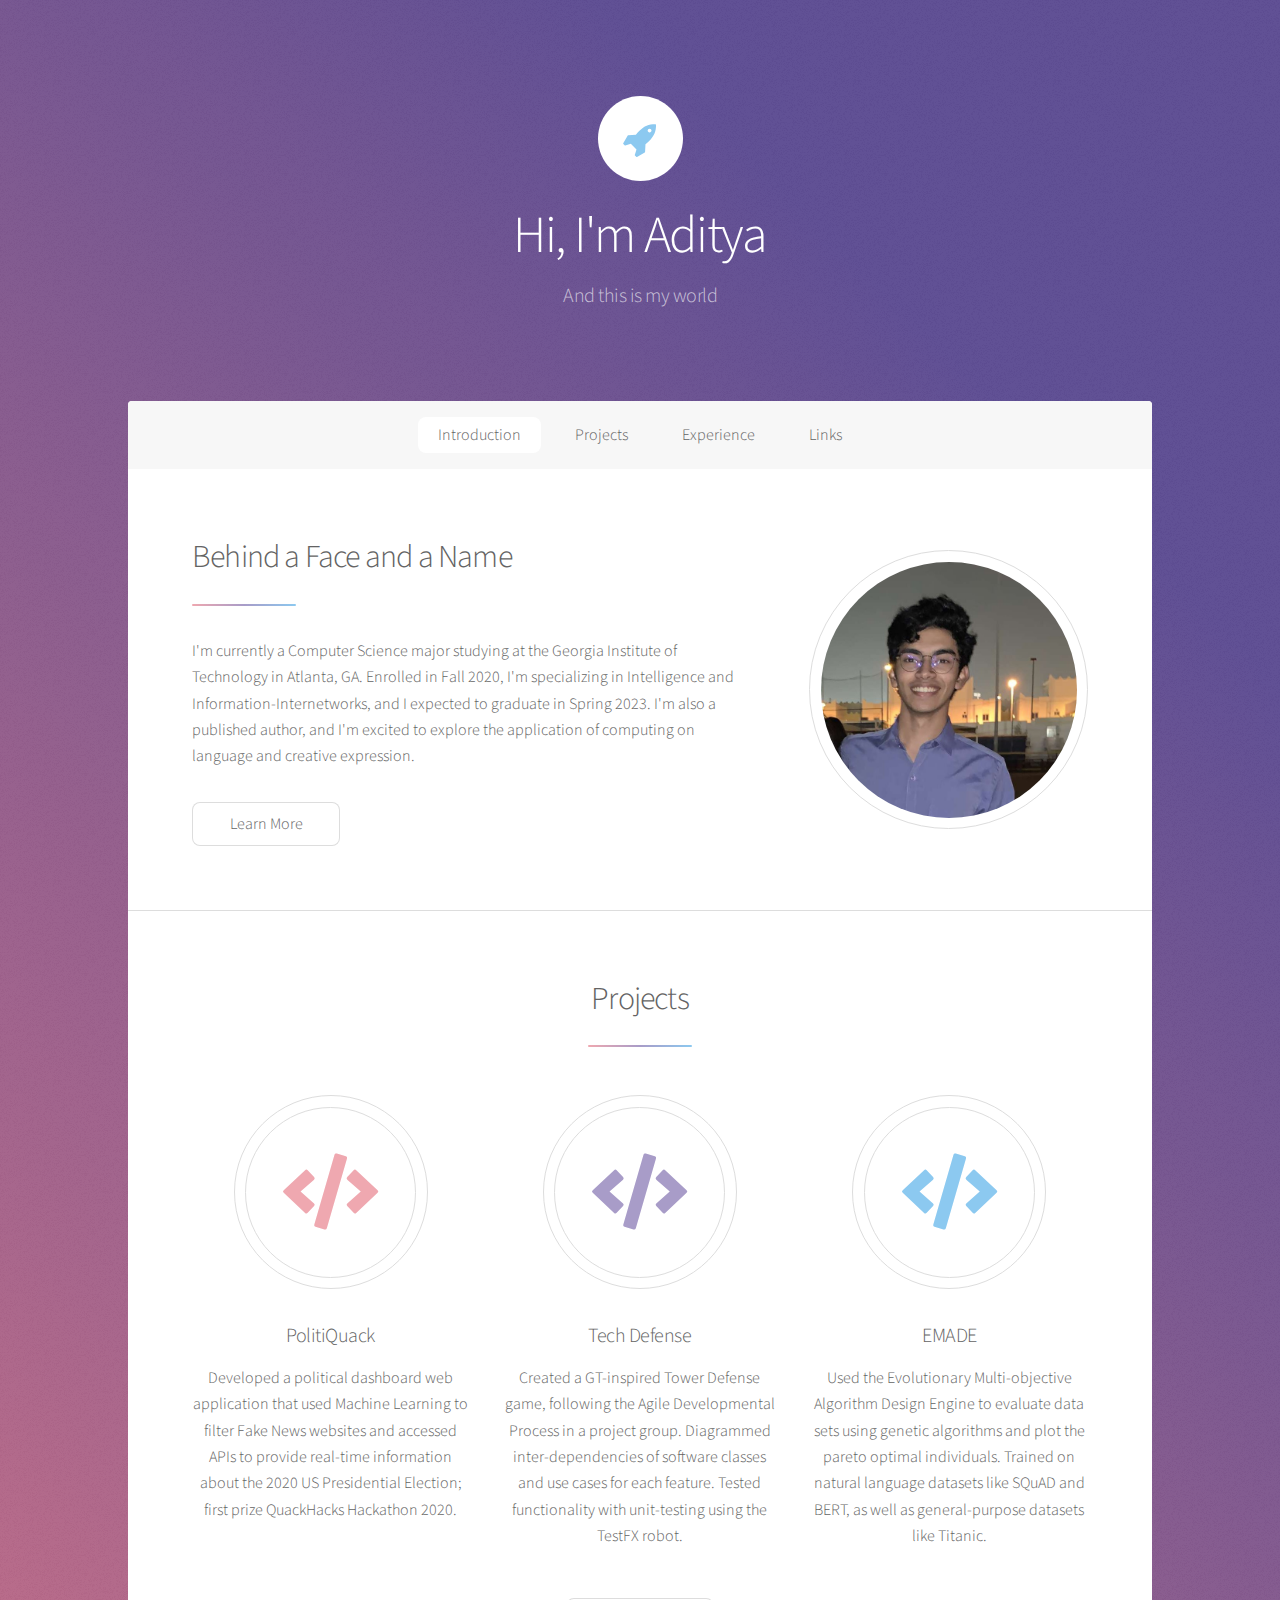
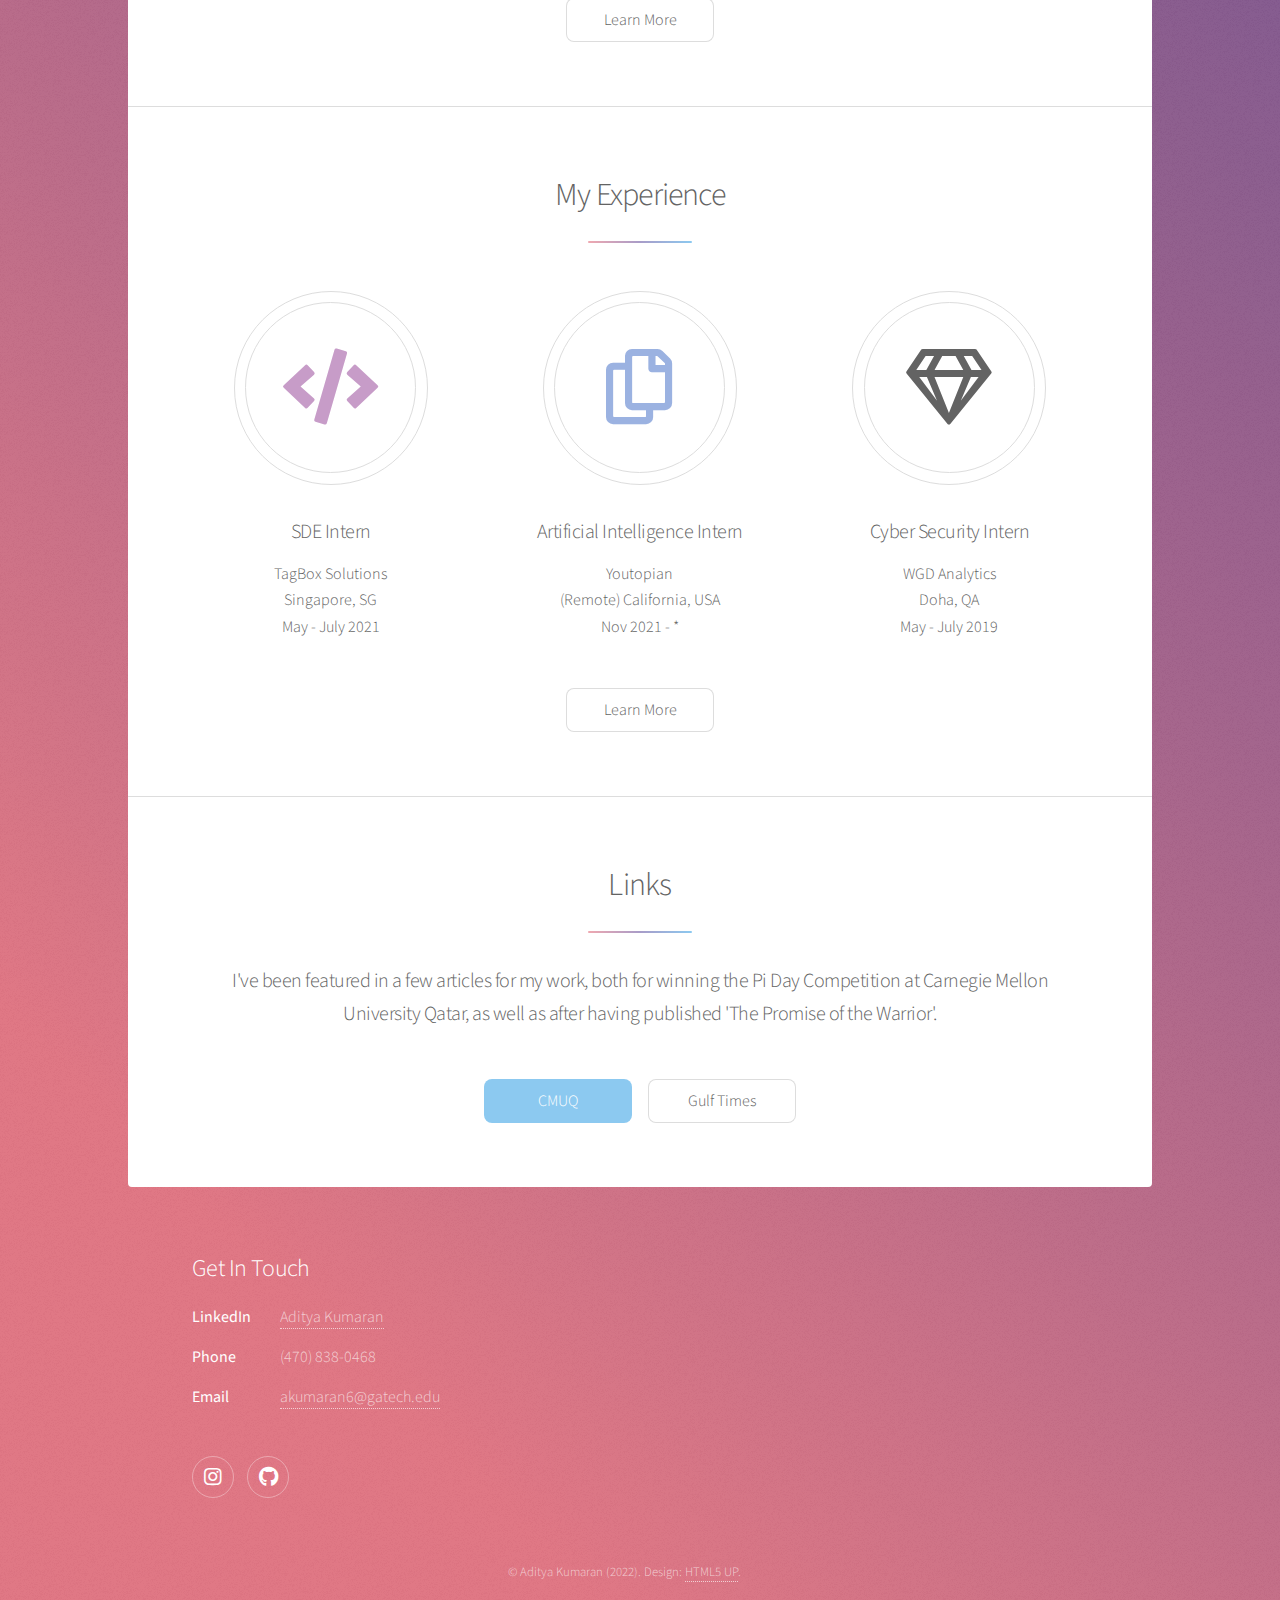
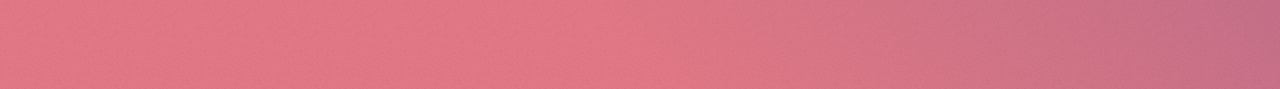
==== index.html @ 630dfd22 "Updated projects and experience" ====
<!DOCTYPE HTML>
<!--
	Stellar by HTML5 UP
	html5up.net | @ajlkn
	Free for personal and commercial use under the CCA 3.0 license (html5up.net/license)
	Thaaank you
-->
<html>
	<head>
		<title>Aditya Kumaran - Home</title>
		<meta charset="utf-8" />
		<meta name="viewport" content="width=device-width, initial-scale=1, user-scalable=no" />
		<link rel="stylesheet" href="assets/css/main.css" />
		<noscript><link rel="stylesheet" href="assets/css/noscript.css" /></noscript>
	</head>
	<body class="is-preload">

		<!-- Wrapper -->
			<div id="wrapper">

				<!-- Header -->
					<header id="header" class="alt">
						<span class="logo"><img src="images/logo.svg" alt="" /></span>
						<h1>Hi, I'm Aditya</h1>
						<p>And this is my world</p>
					</header>

				<!-- Nav -->
					<nav id="nav">
						<ul>
							<li><a href="#intro" class="active">Introduction</a></li>
							<li><a href="#first">Projects</a></li>
							<li><a href="#second">Experience</a></li>
							<li><a href="#cta">Links</a></li>
						</ul>
					</nav>

				<!-- Main -->
					<div id="main">

						<!-- Introduction -->
							<section id="intro" class="main">
								<div class="spotlight">
									<div class="content">
										<header class="major">
											<h2>Behind a Face and a Name</h2>
										</header>
										<p> I'm currently a Computer Science major studying at the Georgia Institute of Technology in Atlanta, GA. Enrolled in Fall 2020, I'm specializing in Intelligence and 
										Information-Internetworks, and I expected to graduate in Spring 2023. I'm also a published author, and I'm excited to explore the application of computing on 
										language and creative expression.</p>
										<ul class="actions">
											<li><a href="about.html" class="button">Learn More</a></li>
										</ul>
									</div>
									<span class="image"><img src="images/me.jpg" alt="" /></span>
								</div>
							</section>

						<!-- First Section -->
							<section id="first" class="main special">
								<header class="major">
									<h2>Projects</h2>
								</header>
								<ul class="features">
									<li>
										<span class="icon solid major style1 fa-code"></span>
										<h3>PolitiQuack</h3>
										<p>Developed a political dashboard web application that used Machine Learning to filter Fake News websites and accessed APIs to provide real-time information about the 2020 US Presidential Election;
										first prize QuackHacks Hackathon 2020.</p>
									</li>
									<li>
										<span class="icon solid major style3 fa-code"></span>
										<h3>Tech Defense</h3>
										<p>Created a GT-inspired Tower Defense game, following the Agile Developmental Process in a project group. 
										Diagrammed inter-dependencies of software classes and use cases for each feature. 
										Tested functionality with unit-testing using the TestFX robot.</p>
									</li>
									<li>
										<span class="icon solid major style5 fa-code"></span>
										<h3>EMADE</h3>
										<p>Used the Evolutionary Multi-objective Algorithm Design Engine to evaluate data sets using genetic algorithms and plot the pareto optimal individuals. 
										Trained on natural language datasets like SQuAD and BERT, as well as general-purpose datasets like Titanic.</p>
									</li>
								</ul>
								<footer class="major">
									<ul class="actions special">
										<li><a href="projects.html" class="button">Learn More</a></li>
									</ul>
								</footer>
							</section>

						<!-- Second Section -->
							<section id="second" class="main special">
								<header class="major">
									<h2>My Experience</h2>
									<!--
									<p>Donec imperdiet consequat consequat. Suspendisse feugiat congue<br />
									posuere. Nulla massa urna, fermentum eget quam aliquet.</p> -->
								</header>
								<ul class="features">
									<li>
										<!-- <span class="icon solid major style1"> <img src="images/tagbox.jpg" alt="" /> </span> </span> -->
										<span class="icon solid major style2 fa-code"></span>
										<h3>SDE Intern</h3>
										<p> TagBox Solutions<br>
										Singapore, SG<br>
										May - July 2021</p>
									</li>
									<li>
										<!-- <span class="icon major style3"> <img src="images/mannai.jpg" alt="" /> </span> -->
										<span class="icon major style4 fa-copy"></span>
										<h3>Artificial Intelligence Intern</h3>
										Youtopian<br>
										(Remote) California, USA <br>
										Nov 2021 - *</p>
									</li>
									<li>
										<span class="icon major style6 fa-gem"></span>
										<h3>Cyber Security Intern</h3>
										<p> WGD Analytics <br>
										Doha, QA <br>
										May - July 2019</p>
									</li>
								</ul>
								<footer class="major">
									<ul class="actions special">
										<li><a href="experience.html" class="button">Learn More</a></li>
									</ul>
								</footer>

								<!--

									<ul class="statistics">
										<li class="style1">
											<span class="icon solid fa-code-branch"></span>
											<strong>5,120</strong> Etiam
										</li>
										<li class="style2">
											<span class="icon fa-folder-open"></span>
											<strong>8,192</strong> Magna
										</li>
										<li class="style3">
											<span class="icon solid fa-signal"></span>
											<strong>2,048</strong> Tempus
										</li>
										<li class="style4">
											<span class="icon solid fa-laptop"></span>
											<strong>4,096</strong> Aliquam
										</li>
										<li class="style5">
											<span class="icon fa-gem"></span>
											<strong>1,024</strong> Nullam
										</li>
									</ul>

								
								<p class="content">Nam elementum nisl et mi a commodo porttitor. Morbi sit amet nisl eu arcu faucibus hendrerit vel a risus. Nam a orci mi, elementum ac arcu sit amet, fermentum pellentesque et purus. Integer maximus varius lorem, sed convallis diam accumsan sed. Etiam porttitor placerat sapien, sed eleifend a enim pulvinar faucibus semper quis ut arcu. Ut non nisl a mollis est efficitur vestibulum. Integer eget purus nec nulla mattis et accumsan ut magna libero. Morbi auctor iaculis porttitor. Sed ut magna ac risus et hendrerit scelerisque. Praesent eleifend lacus in lectus aliquam porta. Cras eu ornare dui curabitur lacinia.</p>
								<footer class="major">
									<ul class="actions special">
										<li><a href="generic.html" class="button">Learn More</a></li>
									</ul>
								</footer>
								-->
							</section>

						<!-- Get Started -->
							<section id="cta" class="main special">
								<header class="major">
									<h2>Links</h2>
									<p> I've been featured in a few articles for my work, both for winning the Pi Day Competition at Carnegie Mellon University Qatar, as well as 
									after having published 'The Promise of the Warrior'.</p>
								</header>
								<footer class="major">
									<ul class="actions special">
										<li><a href="https://www.qatar.cmu.edu/news/american-school-of-doha-pi-day/" class="button primary">CMUQ</a></li>
										<li><a href="https://amp.gulf-times.com/story/658091/Indian-ambassador-s-son-co-authors-promising-work" class="button">Gulf Times</a></li>
									</ul>
								</footer>
							</section>

					</div>

				<!-- Footer -->
					<footer id="footer">
						
						<section>
							<h2>Get In Touch</h2>
							<dl class="alt">
								<dt>LinkedIn</dt>
								<dd><a href="https://www.linkedin.com/in/aditya-kumaran/">Aditya Kumaran</a></dd>
								<dt>Phone</dt>
								<dd>(470) 838-0468</dd>
								<dt>Email</dt>
								<dd><a href="#">akumaran6@gatech.edu</a></dd>
							</dl>
							<ul class="icons">
								<!-- <li><a href="#" class="icon brands fa-twitter alt"><span class="label">Twitter</span></a></li>
								<li><a href="#" class="icon brands fa-facebook-f alt"><span class="label">Facebook</span></a></li> -->
								<li><a href="https://www.instagram.com/adityakumaran/" class="icon brands fa-instagram alt"><span class="label">Instagram</span></a></li>
								<li><a href="https://github.com/aditya-kumaran" class="icon brands fa-github alt"><span class="label">GitHub</span></a></li>
							</ul>
						</section>
						<p class="copyright">&copy; Aditya Kumaran (2022). Design: <a href="https://html5up.net">HTML5 UP</a>.</p>
					</footer>

			</div>

		<!-- Scripts -->
			<script src="assets/js/jquery.min.js"></script>
			<script src="assets/js/jquery.scrollex.min.js"></script>
			<script src="assets/js/jquery.scrolly.min.js"></script>
			<script src="assets/js/browser.min.js"></script>
			<script src="assets/js/breakpoints.min.js"></script>
			<script src="assets/js/util.js"></script>
			<script src="assets/js/main.js"></script>

	</body>
</html>
---- assets/css/main.css ----
@import url(fontawesome-all.min.css);
@import 'https://fonts.googleapis.com/css?family=Source+Sans+Pro:300,400';

/*
	Stellar by HTML5 UP
	html5up.net | @ajlkn
	Free for personal and commercial use under the CCA 3.0 license (html5up.net/license)
*/

html, body, div, span, applet, object,
iframe, h1, h2, h3, h4, h5, h6, p, blockquote,
pre, a, abbr, acronym, address, big, cite,
code, del, dfn, em, img, ins, kbd, q, s, samp,
small, strike, strong, sub, sup, tt, var, b,
u, i, center, dl, dt, dd, ol, ul, li, fieldset,
form, label, legend, table, caption, tbody,
tfoot, thead, tr, th, td, article, aside,
canvas, details, embed, figure, figcaption,
footer, header, hgroup, menu, nav, output, ruby,
section, summary, time, mark, audio, video {
	margin: 0;
	padding: 0;
	border: 0;
	font-size: 100%;
	font: inherit;
	vertical-align: baseline;}

article, aside, details, figcaption, figure,
footer, header, hgroup, menu, nav, section {
	display: block;}

body {
	line-height: 1;
}

ol, ul {
	list-style: none;
}

blockquote, q {
	quotes: none;
}

	blockquote:before, blockquote:after, q:before, q:after {
		content: '';
		content: none;
	}

table {
	border-collapse: collapse;
	border-spacing: 0;
}

body {
	-webkit-text-size-adjust: none;
}

mark {
	background-color: transparent;
	color: inherit;
}

input::-moz-focus-inner {
	border: 0;
	padding: 0;
}

input, select, textarea {
	-moz-appearance: none;
	-webkit-appearance: none;
	-ms-appearance: none;
	appearance: none;
}

/* Basic */

	@-ms-viewport {
		width: device-width;
	}

	body {
		-ms-overflow-style: scrollbar;
	}

	@media screen and (max-width: 480px) {

		html, body {
			min-width: 320px;
		}

	}

	html {
		box-sizing: border-box;
	}

	*, *:before, *:after {
		box-sizing: inherit;
	}

	body {
		background-color: #935d8c;
		background-image: url("images/overlay.png"), -moz-linear-gradient(45deg, #e37682 15%, #5f4d93 85%);
		background-image: url("images/overlay.png"), -webkit-linear-gradient(45deg, #e37682 15%, #5f4d93 85%);
		background-image: url("images/overlay.png"), -ms-linear-gradient(45deg, #e37682 15%, #5f4d93 85%);
		background-image: url("images/overlay.png"), linear-gradient(45deg, #e37682 15%, #5f4d93 85%);
	}

		body.is-preload *, body.is-preload *:before, body.is-preload *:after {
			-moz-animation: none !important;
			-webkit-animation: none !important;
			-ms-animation: none !important;
			animation: none !important;
			-moz-transition: none !important;
			-webkit-transition: none !important;
			-ms-transition: none !important;
			transition: none !important;
		}

/* Type */

	body {
		background-color: #935d8c;
		color: rgba(255, 255, 255, 0.65);
	}

	body, input, select, textarea {
		font-family: "Source Sans Pro", Helvetica, sans-serif;
		font-size: 17pt;
		font-weight: 300;
		line-height: 1.65;
	}

		@media screen and (max-width: 1680px) {

			body, input, select, textarea {
				font-size: 14pt;
			}

		}

		@media screen and (max-width: 1280px) {

			body, input, select, textarea {
				font-size: 12pt;
			}

		}

		@media screen and (max-width: 360px) {

			body, input, select, textarea {
				font-size: 11pt;
			}

		}

	a {
		-moz-transition: color 0.2s ease, border-bottom 0.2s ease;
		-webkit-transition: color 0.2s ease, border-bottom 0.2s ease;
		-ms-transition: color 0.2s ease, border-bottom 0.2s ease;
		transition: color 0.2s ease, border-bottom 0.2s ease;
		text-decoration: none;
		border-bottom: dotted 1px;
		color: inherit;
	}

		a:hover {
			border-bottom-color: transparent;
		}

	strong, b {
		font-weight: 400;
	}

	em, i {
		font-style: italic;
	}

	p {
		margin: 0 0 2em 0;
	}

		p.content {
			-moz-columns: 20em 2;
			-webkit-columns: 20em 2;
			-ms-columns: 20em 2;
			columns: 20em 2;
			-moz-column-gap: 2em;
			-webkit-column-gap: 2em;
			-ms-column-gap: 2em;
			column-gap: 2em;
			text-align: justify;
		}

	h1, h2, h3, h4, h5, h6 {
		font-weight: 300;
		line-height: 1.5;
		margin: 0 0 0.7em 0;
		letter-spacing: -0.025em;
	}

		h1 a, h2 a, h3 a, h4 a, h5 a, h6 a {
			color: inherit;
			text-decoration: none;
		}

	h1 {
		font-size: 2.5em;
		line-height: 1.2;
	}

	h2 {
		font-size: 1.5em;
	}

	h3 {
		font-size: 1.25em;
	}

	h4 {
		font-size: 1.1em;
	}

	h5 {
		font-size: 0.9em;
	}

	h6 {
		font-size: 0.7em;
	}

	@media screen and (max-width: 736px) {

		h1 {
			font-size: 2em;
		}

	}

	sub {
		font-size: 0.8em;
		position: relative;
		top: 0.5em;
	}

	sup {
		font-size: 0.8em;
		position: relative;
		top: -0.5em;
	}

	blockquote {
		border-left: solid 4px;
		font-style: italic;
		margin: 0 0 2em 0;
		padding: 0.5em 0 0.5em 2em;
	}

	code {
		border-radius: 8px;
		border: solid 1px;
		font-family: "Courier New", monospace;
		font-size: 0.9em;
		margin: 0 0.25em;
		padding: 0.25em 0.65em;
	}

	pre {
		-webkit-overflow-scrolling: touch;
		font-family: "Courier New", monospace;
		font-size: 0.9em;
		margin: 0 0 2em 0;
	}

		pre code {
			display: block;
			line-height: 1.75;
			padding: 1em 1.5em;
			overflow-x: auto;
		}

	hr {
		border: 0;
		border-bottom: solid 1px;
		margin: 2em 0;
	}

		hr.major {
			margin: 3em 0;
		}

	.align-left {
		text-align: left;
	}

	.align-center {
		text-align: center;
	}

	.align-right {
		text-align: right;
	}

	input, select, textarea {
		color: #ffffff;
	}

	a:hover {
		color: #ffffff;
	}

	strong, b {
		color: #ffffff;
	}

	h1, h2, h3, h4, h5, h6 {
		color: #ffffff;
	}

	blockquote {
		border-left-color: rgba(255, 255, 255, 0.35);
	}

	code {
		background: rgba(255, 255, 255, 0.075);
		border-color: rgba(255, 255, 255, 0.35);
	}

	hr {
		border-bottom-color: rgba(255, 255, 255, 0.35);
	}

/* Row */

	.row {
		display: flex;
		flex-wrap: wrap;
		box-sizing: border-box;
		align-items: stretch;
	}

		.row > * {
			box-sizing: border-box;
		}

		.row.gtr-uniform > * > :last-child {
			margin-bottom: 0;
		}

		.row.aln-left {
			justify-content: flex-start;
		}

		.row.aln-center {
			justify-content: center;
		}

		.row.aln-right {
			justify-content: flex-end;
		}

		.row.aln-top {
			align-items: flex-start;
		}

		.row.aln-middle {
			align-items: center;
		}

		.row.aln-bottom {
			align-items: flex-end;
		}

		.row > .imp {
			order: -1;
		}

		.row > .col-1 {
			width: 8.33333%;
		}

		.row > .off-1 {
			margin-left: 8.33333%;
		}

		.row > .col-2 {
			width: 16.66667%;
		}

		.row > .off-2 {
			margin-left: 16.66667%;
		}

		.row > .col-3 {
			width: 25%;
		}

		.row > .off-3 {
			margin-left: 25%;
		}

		.row > .col-4 {
			width: 33.33333%;
		}

		.row > .off-4 {
			margin-left: 33.33333%;
		}

		.row > .col-5 {
			width: 41.66667%;
		}

		.row > .off-5 {
			margin-left: 41.66667%;
		}

		.row > .col-6 {
			width: 50%;
		}

		.row > .off-6 {
			margin-left: 50%;
		}

		.row > .col-7 {
			width: 58.33333%;
		}

		.row > .off-7 {
			margin-left: 58.33333%;
		}

		.row > .col-8 {
			width: 66.66667%;
		}

		.row > .off-8 {
			margin-left: 66.66667%;
		}

		.row > .col-9 {
			width: 75%;
		}

		.row > .off-9 {
			margin-left: 75%;
		}

		.row > .col-10 {
			width: 83.33333%;
		}

		.row > .off-10 {
			margin-left: 83.33333%;
		}

		.row > .col-11 {
			width: 91.66667%;
		}

		.row > .off-11 {
			margin-left: 91.66667%;
		}

		.row > .col-12 {
			width: 100%;
		}

		.row > .off-12 {
			margin-left: 100%;
		}

		.row.gtr-0 {
			margin-top: 0;
			margin-left: 0em;
		}

			.row.gtr-0 > * {
				padding: 0 0 0 0em;
			}

			.row.gtr-0.gtr-uniform {
				margin-top: 0em;
			}

				.row.gtr-0.gtr-uniform > * {
					padding-top: 0em;
				}

		.row.gtr-25 {
			margin-top: 0;
			margin-left: -0.375em;
		}

			.row.gtr-25 > * {
				padding: 0 0 0 0.375em;
			}

			.row.gtr-25.gtr-uniform {
				margin-top: -0.375em;
			}

				.row.gtr-25.gtr-uniform > * {
					padding-top: 0.375em;
				}

		.row.gtr-50 {
			margin-top: 0;
			margin-left: -0.75em;
		}

			.row.gtr-50 > * {
				padding: 0 0 0 0.75em;
			}

			.row.gtr-50.gtr-uniform {
				margin-top: -0.75em;
			}

				.row.gtr-50.gtr-uniform > * {
					padding-top: 0.75em;
				}

		.row {
			margin-top: 0;
			margin-left: -1.5em;
		}

			.row > * {
				padding: 0 0 0 1.5em;
			}

			.row.gtr-uniform {
				margin-top: -1.5em;
			}

				.row.gtr-uniform > * {
					padding-top: 1.5em;
				}

		.row.gtr-150 {
			margin-top: 0;
			margin-left: -2.25em;
		}

			.row.gtr-150 > * {
				padding: 0 0 0 2.25em;
			}

			.row.gtr-150.gtr-uniform {
				margin-top: -2.25em;
			}

				.row.gtr-150.gtr-uniform > * {
					padding-top: 2.25em;
				}

		.row.gtr-200 {
			margin-top: 0;
			margin-left: -3em;
		}

			.row.gtr-200 > * {
				padding: 0 0 0 3em;
			}

			.row.gtr-200.gtr-uniform {
				margin-top: -3em;
			}

				.row.gtr-200.gtr-uniform > * {
					padding-top: 3em;
				}

		@media screen and (max-width: 1680px) {

			.row {
				display: flex;
				flex-wrap: wrap;
				box-sizing: border-box;
				align-items: stretch;
			}

				.row > * {
					box-sizing: border-box;
				}

				.row.gtr-uniform > * > :last-child {
					margin-bottom: 0;
				}

				.row.aln-left {
					justify-content: flex-start;
				}

				.row.aln-center {
					justify-content: center;
				}

				.row.aln-right {
					justify-content: flex-end;
				}

				.row.aln-top {
					align-items: flex-start;
				}

				.row.aln-middle {
					align-items: center;
				}

				.row.aln-bottom {
					align-items: flex-end;
				}

				.row > .imp-xlarge {
					order: -1;
				}

				.row > .col-1-xlarge {
					width: 8.33333%;
				}

				.row > .off-1-xlarge {
					margin-left: 8.33333%;
				}

				.row > .col-2-xlarge {
					width: 16.66667%;
				}

				.row > .off-2-xlarge {
					margin-left: 16.66667%;
				}

				.row > .col-3-xlarge {
					width: 25%;
				}

				.row > .off-3-xlarge {
					margin-left: 25%;
				}

				.row > .col-4-xlarge {
					width: 33.33333%;
				}

				.row > .off-4-xlarge {
					margin-left: 33.33333%;
				}

				.row > .col-5-xlarge {
					width: 41.66667%;
				}

				.row > .off-5-xlarge {
					margin-left: 41.66667%;
				}

				.row > .col-6-xlarge {
					width: 50%;
				}

				.row > .off-6-xlarge {
					margin-left: 50%;
				}

				.row > .col-7-xlarge {
					width: 58.33333%;
				}

				.row > .off-7-xlarge {
					margin-left: 58.33333%;
				}

				.row > .col-8-xlarge {
					width: 66.66667%;
				}

				.row > .off-8-xlarge {
					margin-left: 66.66667%;
				}

				.row > .col-9-xlarge {
					width: 75%;
				}

				.row > .off-9-xlarge {
					margin-left: 75%;
				}

				.row > .col-10-xlarge {
					width: 83.33333%;
				}

				.row > .off-10-xlarge {
					margin-left: 83.33333%;
				}

				.row > .col-11-xlarge {
					width: 91.66667%;
				}

				.row > .off-11-xlarge {
					margin-left: 91.66667%;
				}

				.row > .col-12-xlarge {
					width: 100%;
				}

				.row > .off-12-xlarge {
					margin-left: 100%;
				}

				.row.gtr-0 {
					margin-top: 0;
					margin-left: 0em;
				}

					.row.gtr-0 > * {
						padding: 0 0 0 0em;
					}

					.row.gtr-0.gtr-uniform {
						margin-top: 0em;
					}

						.row.gtr-0.gtr-uniform > * {
							padding-top: 0em;
						}

				.row.gtr-25 {
					margin-top: 0;
					margin-left: -0.375em;
				}

					.row.gtr-25 > * {
						padding: 0 0 0 0.375em;
					}

					.row.gtr-25.gtr-uniform {
						margin-top: -0.375em;
					}

						.row.gtr-25.gtr-uniform > * {
							padding-top: 0.375em;
						}

				.row.gtr-50 {
					margin-top: 0;
					margin-left: -0.75em;
				}

					.row.gtr-50 > * {
						padding: 0 0 0 0.75em;
					}

					.row.gtr-50.gtr-uniform {
						margin-top: -0.75em;
					}

						.row.gtr-50.gtr-uniform > * {
							padding-top: 0.75em;
						}

				.row {
					margin-top: 0;
					margin-left: -1.5em;
				}

					.row > * {
						padding: 0 0 0 1.5em;
					}

					.row.gtr-uniform {
						margin-top: -1.5em;
					}

						.row.gtr-uniform > * {
							padding-top: 1.5em;
						}

				.row.gtr-150 {
					margin-top: 0;
					margin-left: -2.25em;
				}

					.row.gtr-150 > * {
						padding: 0 0 0 2.25em;
					}

					.row.gtr-150.gtr-uniform {
						margin-top: -2.25em;
					}

						.row.gtr-150.gtr-uniform > * {
							padding-top: 2.25em;
						}

				.row.gtr-200 {
					margin-top: 0;
					margin-left: -3em;
				}

					.row.gtr-200 > * {
						padding: 0 0 0 3em;
					}

					.row.gtr-200.gtr-uniform {
						margin-top: -3em;
					}

						.row.gtr-200.gtr-uniform > * {
							padding-top: 3em;
						}

		}

		@media screen and (max-width: 1280px) {

			.row {
				display: flex;
				flex-wrap: wrap;
				box-sizing: border-box;
				align-items: stretch;
			}

				.row > * {
					box-sizing: border-box;
				}

				.row.gtr-uniform > * > :last-child {
					margin-bottom: 0;
				}

				.row.aln-left {
					justify-content: flex-start;
				}

				.row.aln-center {
					justify-content: center;
				}

				.row.aln-right {
					justify-content: flex-end;
				}

				.row.aln-top {
					align-items: flex-start;
				}

				.row.aln-middle {
					align-items: center;
				}

				.row.aln-bottom {
					align-items: flex-end;
				}

				.row > .imp-large {
					order: -1;
				}

				.row > .col-1-large {
					width: 8.33333%;
				}

				.row > .off-1-large {
					margin-left: 8.33333%;
				}

				.row > .col-2-large {
					width: 16.66667%;
				}

				.row > .off-2-large {
					margin-left: 16.66667%;
				}

				.row > .col-3-large {
					width: 25%;
				}

				.row > .off-3-large {
					margin-left: 25%;
				}

				.row > .col-4-large {
					width: 33.33333%;
				}

				.row > .off-4-large {
					margin-left: 33.33333%;
				}

				.row > .col-5-large {
					width: 41.66667%;
				}

				.row > .off-5-large {
					margin-left: 41.66667%;
				}

				.row > .col-6-large {
					width: 50%;
				}

				.row > .off-6-large {
					margin-left: 50%;
				}

				.row > .col-7-large {
					width: 58.33333%;
				}

				.row > .off-7-large {
					margin-left: 58.33333%;
				}

				.row > .col-8-large {
					width: 66.66667%;
				}

				.row > .off-8-large {
					margin-left: 66.66667%;
				}

				.row > .col-9-large {
					width: 75%;
				}

				.row > .off-9-large {
					margin-left: 75%;
				}

				.row > .col-10-large {
					width: 83.33333%;
				}

				.row > .off-10-large {
					margin-left: 83.33333%;
				}

				.row > .col-11-large {
					width: 91.66667%;
				}

				.row > .off-11-large {
					margin-left: 91.66667%;
				}

				.row > .col-12-large {
					width: 100%;
				}

				.row > .off-12-large {
					margin-left: 100%;
				}

				.row.gtr-0 {
					margin-top: 0;
					margin-left: 0em;
				}

					.row.gtr-0 > * {
						padding: 0 0 0 0em;
					}

					.row.gtr-0.gtr-uniform {
						margin-top: 0em;
					}

						.row.gtr-0.gtr-uniform > * {
							padding-top: 0em;
						}

				.row.gtr-25 {
					margin-top: 0;
					margin-left: -0.375em;
				}

					.row.gtr-25 > * {
						padding: 0 0 0 0.375em;
					}

					.row.gtr-25.gtr-uniform {
						margin-top: -0.375em;
					}

						.row.gtr-25.gtr-uniform > * {
							padding-top: 0.375em;
						}

				.row.gtr-50 {
					margin-top: 0;
					margin-left: -0.75em;
				}

					.row.gtr-50 > * {
						padding: 0 0 0 0.75em;
					}

					.row.gtr-50.gtr-uniform {
						margin-top: -0.75em;
					}

						.row.gtr-50.gtr-uniform > * {
							padding-top: 0.75em;
						}

				.row {
					margin-top: 0;
					margin-left: -1.5em;
				}

					.row > * {
						padding: 0 0 0 1.5em;
					}

					.row.gtr-uniform {
						margin-top: -1.5em;
					}

						.row.gtr-uniform > * {
							padding-top: 1.5em;
						}

				.row.gtr-150 {
					margin-top: 0;
					margin-left: -2.25em;
				}

					.row.gtr-150 > * {
						padding: 0 0 0 2.25em;
					}

					.row.gtr-150.gtr-uniform {
						margin-top: -2.25em;
					}

						.row.gtr-150.gtr-uniform > * {
							padding-top: 2.25em;
						}

				.row.gtr-200 {
					margin-top: 0;
					margin-left: -3em;
				}

					.row.gtr-200 > * {
						padding: 0 0 0 3em;
					}

					.row.gtr-200.gtr-uniform {
						margin-top: -3em;
					}

						.row.gtr-200.gtr-uniform > * {
							padding-top: 3em;
						}

		}

		@media screen and (max-width: 980px) {

			.row {
				display: flex;
				flex-wrap: wrap;
				box-sizing: border-box;
				align-items: stretch;
			}

				.row > * {
					box-sizing: border-box;
				}

				.row.gtr-uniform > * > :last-child {
					margin-bottom: 0;
				}

				.row.aln-left {
					justify-content: flex-start;
				}

				.row.aln-center {
					justify-content: center;
				}

				.row.aln-right {
					justify-content: flex-end;
				}

				.row.aln-top {
					align-items: flex-start;
				}

				.row.aln-middle {
					align-items: center;
				}

				.row.aln-bottom {
					align-items: flex-end;
				}

				.row > .imp-medium {
					order: -1;
				}

				.row > .col-1-medium {
					width: 8.33333%;
				}

				.row > .off-1-medium {
					margin-left: 8.33333%;
				}

				.row > .col-2-medium {
					width: 16.66667%;
				}

				.row > .off-2-medium {
					margin-left: 16.66667%;
				}

				.row > .col-3-medium {
					width: 25%;
				}

				.row > .off-3-medium {
					margin-left: 25%;
				}

				.row > .col-4-medium {
					width: 33.33333%;
				}

				.row > .off-4-medium {
					margin-left: 33.33333%;
				}

				.row > .col-5-medium {
					width: 41.66667%;
				}

				.row > .off-5-medium {
					margin-left: 41.66667%;
				}

				.row > .col-6-medium {
					width: 50%;
				}

				.row > .off-6-medium {
					margin-left: 50%;
				}

				.row > .col-7-medium {
					width: 58.33333%;
				}

				.row > .off-7-medium {
					margin-left: 58.33333%;
				}

				.row > .col-8-medium {
					width: 66.66667%;
				}

				.row > .off-8-medium {
					margin-left: 66.66667%;
				}

				.row > .col-9-medium {
					width: 75%;
				}

				.row > .off-9-medium {
					margin-left: 75%;
				}

				.row > .col-10-medium {
					width: 83.33333%;
				}

				.row > .off-10-medium {
					margin-left: 83.33333%;
				}

				.row > .col-11-medium {
					width: 91.66667%;
				}

				.row > .off-11-medium {
					margin-left: 91.66667%;
				}

				.row > .col-12-medium {
					width: 100%;
				}

				.row > .off-12-medium {
					margin-left: 100%;
				}

				.row.gtr-0 {
					margin-top: 0;
					margin-left: 0em;
				}

					.row.gtr-0 > * {
						padding: 0 0 0 0em;
					}

					.row.gtr-0.gtr-uniform {
						margin-top: 0em;
					}

						.row.gtr-0.gtr-uniform > * {
							padding-top: 0em;
						}

				.row.gtr-25 {
					margin-top: 0;
					margin-left: -0.375em;
				}

					.row.gtr-25 > * {
						padding: 0 0 0 0.375em;
					}

					.row.gtr-25.gtr-uniform {
						margin-top: -0.375em;
					}

						.row.gtr-25.gtr-uniform > * {
							padding-top: 0.375em;
						}

				.row.gtr-50 {
					margin-top: 0;
					margin-left: -0.75em;
				}

					.row.gtr-50 > * {
						padding: 0 0 0 0.75em;
					}

					.row.gtr-50.gtr-uniform {
						margin-top: -0.75em;
					}

						.row.gtr-50.gtr-uniform > * {
							padding-top: 0.75em;
						}

				.row {
					margin-top: 0;
					margin-left: -1.5em;
				}

					.row > * {
						padding: 0 0 0 1.5em;
					}

					.row.gtr-uniform {
						margin-top: -1.5em;
					}

						.row.gtr-uniform > * {
							padding-top: 1.5em;
						}

				.row.gtr-150 {
					margin-top: 0;
					margin-left: -2.25em;
				}

					.row.gtr-150 > * {
						padding: 0 0 0 2.25em;
					}

					.row.gtr-150.gtr-uniform {
						margin-top: -2.25em;
					}

						.row.gtr-150.gtr-uniform > * {
							padding-top: 2.25em;
						}

				.row.gtr-200 {
					margin-top: 0;
					margin-left: -3em;
				}

					.row.gtr-200 > * {
						padding: 0 0 0 3em;
					}

					.row.gtr-200.gtr-uniform {
						margin-top: -3em;
					}

						.row.gtr-200.gtr-uniform > * {
							padding-top: 3em;
						}

		}

		@media screen and (max-width: 736px) {

			.row {
				display: flex;
				flex-wrap: wrap;
				box-sizing: border-box;
				align-items: stretch;
			}

				.row > * {
					box-sizing: border-box;
				}

				.row.gtr-uniform > * > :last-child {
					margin-bottom: 0;
				}

				.row.aln-left {
					justify-content: flex-start;
				}

				.row.aln-center {
					justify-content: center;
				}

				.row.aln-right {
					justify-content: flex-end;
				}

				.row.aln-top {
					align-items: flex-start;
				}

				.row.aln-middle {
					align-items: center;
				}

				.row.aln-bottom {
					align-items: flex-end;
				}

				.row > .imp-small {
					order: -1;
				}

				.row > .col-1-small {
					width: 8.33333%;
				}

				.row > .off-1-small {
					margin-left: 8.33333%;
				}

				.row > .col-2-small {
					width: 16.66667%;
				}

				.row > .off-2-small {
					margin-left: 16.66667%;
				}

				.row > .col-3-small {
					width: 25%;
				}

				.row > .off-3-small {
					margin-left: 25%;
				}

				.row > .col-4-small {
					width: 33.33333%;
				}

				.row > .off-4-small {
					margin-left: 33.33333%;
				}

				.row > .col-5-small {
					width: 41.66667%;
				}

				.row > .off-5-small {
					margin-left: 41.66667%;
				}

				.row > .col-6-small {
					width: 50%;
				}

				.row > .off-6-small {
					margin-left: 50%;
				}

				.row > .col-7-small {
					width: 58.33333%;
				}

				.row > .off-7-small {
					margin-left: 58.33333%;
				}

				.row > .col-8-small {
					width: 66.66667%;
				}

				.row > .off-8-small {
					margin-left: 66.66667%;
				}

				.row > .col-9-small {
					width: 75%;
				}

				.row > .off-9-small {
					margin-left: 75%;
				}

				.row > .col-10-small {
					width: 83.33333%;
				}

				.row > .off-10-small {
					margin-left: 83.33333%;
				}

				.row > .col-11-small {
					width: 91.66667%;
				}

				.row > .off-11-small {
					margin-left: 91.66667%;
				}

				.row > .col-12-small {
					width: 100%;
				}

				.row > .off-12-small {
					margin-left: 100%;
				}

				.row.gtr-0 {
					margin-top: 0;
					margin-left: 0em;
				}

					.row.gtr-0 > * {
						padding: 0 0 0 0em;
					}

					.row.gtr-0.gtr-uniform {
						margin-top: 0em;
					}

						.row.gtr-0.gtr-uniform > * {
							padding-top: 0em;
						}

				.row.gtr-25 {
					margin-top: 0;
					margin-left: -0.25em;
				}

					.row.gtr-25 > * {
						padding: 0 0 0 0.25em;
					}

					.row.gtr-25.gtr-uniform {
						margin-top: -0.25em;
					}

						.row.gtr-25.gtr-uniform > * {
							padding-top: 0.25em;
						}

				.row.gtr-50 {
					margin-top: 0;
					margin-left: -0.5em;
				}

					.row.gtr-50 > * {
						padding: 0 0 0 0.5em;
					}

					.row.gtr-50.gtr-uniform {
						margin-top: -0.5em;
					}

						.row.gtr-50.gtr-uniform > * {
							padding-top: 0.5em;
						}

				.row {
					margin-top: 0;
					margin-left: -1em;
				}

					.row > * {
						padding: 0 0 0 1em;
					}

					.row.gtr-uniform {
						margin-top: -1em;
					}

						.row.gtr-uniform > * {
							padding-top: 1em;
						}

				.row.gtr-150 {
					margin-top: 0;
					margin-left: -1.5em;
				}

					.row.gtr-150 > * {
						padding: 0 0 0 1.5em;
					}

					.row.gtr-150.gtr-uniform {
						margin-top: -1.5em;
					}

						.row.gtr-150.gtr-uniform > * {
							padding-top: 1.5em;
						}

				.row.gtr-200 {
					margin-top: 0;
					margin-left: -2em;
				}

					.row.gtr-200 > * {
						padding: 0 0 0 2em;
					}

					.row.gtr-200.gtr-uniform {
						margin-top: -2em;
					}

						.row.gtr-200.gtr-uniform > * {
							padding-top: 2em;
						}

		}

		@media screen and (max-width: 480px) {

			.row {
				display: flex;
				flex-wrap: wrap;
				box-sizing: border-box;
				align-items: stretch;
			}

				.row > * {
					box-sizing: border-box;
				}

				.row.gtr-uniform > * > :last-child {
					margin-bottom: 0;
				}

				.row.aln-left {
					justify-content: flex-start;
				}

				.row.aln-center {
					justify-content: center;
				}

				.row.aln-right {
					justify-content: flex-end;
				}

				.row.aln-top {
					align-items: flex-start;
				}

				.row.aln-middle {
					align-items: center;
				}

				.row.aln-bottom {
					align-items: flex-end;
				}

				.row > .imp-xsmall {
					order: -1;
				}

				.row > .col-1-xsmall {
					width: 8.33333%;
				}

				.row > .off-1-xsmall {
					margin-left: 8.33333%;
				}

				.row > .col-2-xsmall {
					width: 16.66667%;
				}

				.row > .off-2-xsmall {
					margin-left: 16.66667%;
				}

				.row > .col-3-xsmall {
					width: 25%;
				}

				.row > .off-3-xsmall {
					margin-left: 25%;
				}

				.row > .col-4-xsmall {
					width: 33.33333%;
				}

				.row > .off-4-xsmall {
					margin-left: 33.33333%;
				}

				.row > .col-5-xsmall {
					width: 41.66667%;
				}

				.row > .off-5-xsmall {
					margin-left: 41.66667%;
				}

				.row > .col-6-xsmall {
					width: 50%;
				}

				.row > .off-6-xsmall {
					margin-left: 50%;
				}

				.row > .col-7-xsmall {
					width: 58.33333%;
				}

				.row > .off-7-xsmall {
					margin-left: 58.33333%;
				}

				.row > .col-8-xsmall {
					width: 66.66667%;
				}

				.row > .off-8-xsmall {
					margin-left: 66.66667%;
				}

				.row > .col-9-xsmall {
					width: 75%;
				}

				.row > .off-9-xsmall {
					margin-left: 75%;
				}

				.row > .col-10-xsmall {
					width: 83.33333%;
				}

				.row > .off-10-xsmall {
					margin-left: 83.33333%;
				}

				.row > .col-11-xsmall {
					width: 91.66667%;
				}

				.row > .off-11-xsmall {
					margin-left: 91.66667%;
				}

				.row > .col-12-xsmall {
					width: 100%;
				}

				.row > .off-12-xsmall {
					margin-left: 100%;
				}

				.row.gtr-0 {
					margin-top: 0;
					margin-left: 0em;
				}

					.row.gtr-0 > * {
						padding: 0 0 0 0em;
					}

					.row.gtr-0.gtr-uniform {
						margin-top: 0em;
					}

						.row.gtr-0.gtr-uniform > * {
							padding-top: 0em;
						}

				.row.gtr-25 {
					margin-top: 0;
					margin-left: -0.3125em;
				}

					.row.gtr-25 > * {
						padding: 0 0 0 0.3125em;
					}

					.row.gtr-25.gtr-uniform {
						margin-top: -0.3125em;
					}

						.row.gtr-25.gtr-uniform > * {
							padding-top: 0.3125em;
						}

				.row.gtr-50 {
					margin-top: 0;
					margin-left: -0.625em;
				}

					.row.gtr-50 > * {
						padding: 0 0 0 0.625em;
					}

					.row.gtr-50.gtr-uniform {
						margin-top: -0.625em;
					}

						.row.gtr-50.gtr-uniform > * {
							padding-top: 0.625em;
						}

				.row {
					margin-top: 0;
					margin-left: -1.25em;
				}

					.row > * {
						padding: 0 0 0 1.25em;
					}

					.row.gtr-uniform {
						margin-top: -1.25em;
					}

						.row.gtr-uniform > * {
							padding-top: 1.25em;
						}

				.row.gtr-150 {
					margin-top: 0;
					margin-left: -1.875em;
				}

					.row.gtr-150 > * {
						padding: 0 0 0 1.875em;
					}

					.row.gtr-150.gtr-uniform {
						margin-top: -1.875em;
					}

						.row.gtr-150.gtr-uniform > * {
							padding-top: 1.875em;
						}

				.row.gtr-200 {
					margin-top: 0;
					margin-left: -2.5em;
				}

					.row.gtr-200 > * {
						padding: 0 0 0 2.5em;
					}

					.row.gtr-200.gtr-uniform {
						margin-top: -2.5em;
					}

						.row.gtr-200.gtr-uniform > * {
							padding-top: 2.5em;
						}

		}

/* Box */

	.box {
		border-radius: 8px;
		border: solid;
		margin-bottom: 2em;
		padding: 1.5em;
	}

		.box > :last-child,
		.box > :last-child > :last-child,
		.box > :last-child > :last-child > :last-child {
			margin-bottom: 0;
		}

		.box.alt {
			border: 0;
			border-radius: 0;
			padding: 0;
		}

	.box {
		border-color: rgba(255, 255, 255, 0.35);
	}

/* Button */

	input[type="submit"],
	input[type="reset"],
	input[type="button"],
	button,
	.button {
		-moz-appearance: none;
		-webkit-appearance: none;
		-ms-appearance: none;
		appearance: none;
		-moz-transition: background-color 0.2s ease-in-out, color 0.2s ease-in-out;
		-webkit-transition: background-color 0.2s ease-in-out, color 0.2s ease-in-out;
		-ms-transition: background-color 0.2s ease-in-out, color 0.2s ease-in-out;
		transition: background-color 0.2s ease-in-out, color 0.2s ease-in-out;
		border-radius: 8px;
		border: 0;
		cursor: pointer;
		display: inline-block;
		font-weight: 300;
		height: 2.75em;
		line-height: 2.75em;
		min-width: 9.25em;
		padding: 0 1.5em;
		text-align: center;
		text-decoration: none;
		white-space: nowrap;
	}

		input[type="submit"].icon,
		input[type="reset"].icon,
		input[type="button"].icon,
		button.icon,
		.button.icon {
			padding-left: 1.35em;
		}

			input[type="submit"].icon:before,
			input[type="reset"].icon:before,
			input[type="button"].icon:before,
			button.icon:before,
			.button.icon:before {
				margin-right: 0.5em;
			}

		input[type="submit"].fit,
		input[type="reset"].fit,
		input[type="button"].fit,
		button.fit,
		.button.fit {
			width: 100%;
		}

		input[type="submit"].small,
		input[type="reset"].small,
		input[type="button"].small,
		button.small,
		.button.small {
			font-size: 0.8em;
		}

		input[type="submit"].large,
		input[type="reset"].large,
		input[type="button"].large,
		button.large,
		.button.large {
			font-size: 1.35em;
		}

		input[type="submit"].disabled, input[type="submit"]:disabled,
		input[type="reset"].disabled,
		input[type="reset"]:disabled,
		input[type="button"].disabled,
		input[type="button"]:disabled,
		button.disabled,
		button:disabled,
		.button.disabled,
		.button:disabled {
			pointer-events: none;
			opacity: 0.25;
		}

		@media screen and (max-width: 736px) {

			input[type="submit"],
			input[type="reset"],
			input[type="button"],
			button,
			.button {
				min-width: 0;
			}

		}

	input[type="submit"],
	input[type="reset"],
	input[type="button"],
	button,
	.button {
		background-color: transparent;
		box-shadow: inset 0 0 0 1px rgba(255, 255, 255, 0.35);
		color: #ffffff !important;
	}

		input[type="submit"]:hover,
		input[type="reset"]:hover,
		input[type="button"]:hover,
		button:hover,
		.button:hover {
			background-color: rgba(255, 255, 255, 0.075);
		}

		input[type="submit"]:active,
		input[type="reset"]:active,
		input[type="button"]:active,
		button:active,
		.button:active {
			background-color: rgba(255, 255, 255, 0.2);
		}

		input[type="submit"].icon:before,
		input[type="reset"].icon:before,
		input[type="button"].icon:before,
		button.icon:before,
		.button.icon:before {
			color: rgba(255, 255, 255, 0.5);
		}

		input[type="submit"].primary,
		input[type="reset"].primary,
		input[type="button"].primary,
		button.primary,
		.button.primary {
			background-color: #8cc9f0;
			color: #ffffff !important;
			box-shadow: none;
		}

			input[type="submit"].primary:hover,
			input[type="reset"].primary:hover,
			input[type="button"].primary:hover,
			button.primary:hover,
			.button.primary:hover {
				background-color: #9acff2;
			}

			input[type="submit"].primary:active,
			input[type="reset"].primary:active,
			input[type="button"].primary:active,
			button.primary:active,
			.button.primary:active {
				background-color: #7ec3ee;
			}

			input[type="submit"].primary.icon:before,
			input[type="reset"].primary.icon:before,
			input[type="button"].primary.icon:before,
			button.primary.icon:before,
			.button.primary.icon:before {
				color: #ffffff !important;
			}

/* Form */

	form {
		margin: 0 0 2em 0;
	}

	label {
		display: block;
		font-size: 0.9em;
		font-weight: 400;
		margin: 0 0 1em 0;
	}

	input[type="text"],
	input[type="password"],
	input[type="email"],
	select,
	textarea {
		-moz-appearance: none;
		-webkit-appearance: none;
		-ms-appearance: none;
		appearance: none;
		border-radius: 8px;
		border: solid 1px;
		color: inherit;
		display: block;
		outline: 0;
		padding: 0 1em;
		text-decoration: none;
		width: 100%;
	}

		input[type="text"]:invalid,
		input[type="password"]:invalid,
		input[type="email"]:invalid,
		select:invalid,
		textarea:invalid {
			box-shadow: none;
		}

	select {
		background-size: 1.25rem;
		background-repeat: no-repeat;
		background-position: calc(100% - 1rem) center;
		height: 2.75em;
		padding-right: 2.75em;
		text-overflow: ellipsis;
	}

		select:focus::-ms-value {
			background-color: transparent;
		}

		select::-ms-expand {
			display: none;
		}

	input[type="text"],
	input[type="password"],
	input[type="email"],
	select {
		height: 2.75em;
	}

	textarea {
		padding: 0.75em 1em;
	}

	input[type="checkbox"],
	input[type="radio"] {
		-moz-appearance: none;
		-webkit-appearance: none;
		-ms-appearance: none;
		appearance: none;
		display: block;
		float: left;
		margin-right: -2em;
		opacity: 0;
		width: 1em;
		z-index: -1;
	}

		input[type="checkbox"] + label,
		input[type="radio"] + label {
			text-decoration: none;
			cursor: pointer;
			display: inline-block;
			font-size: 1em;
			font-weight: 300;
			padding-left: 2.4em;
			padding-right: 0.75em;
			position: relative;
		}

			input[type="checkbox"] + label:before,
			input[type="radio"] + label:before {
				-moz-osx-font-smoothing: grayscale;
				-webkit-font-smoothing: antialiased;
				display: inline-block;
				font-style: normal;
				font-variant: normal;
				text-rendering: auto;
				line-height: 1;
				text-transform: none !important;
				font-family: 'Font Awesome 5 Free';
				font-weight: 900;
			}

			input[type="checkbox"] + label:before,
			input[type="radio"] + label:before {
				border-radius: 8px;
				border: solid 1px;
				content: '';
				display: inline-block;
				font-size: 0.8em;
				height: 2.0625em;
				left: 0;
				line-height: 2.0625em;
				position: absolute;
				text-align: center;
				top: 0;
				width: 2.0625em;
			}

		input[type="checkbox"]:checked + label:before,
		input[type="radio"]:checked + label:before {
			content: '\f00c';
		}

	input[type="checkbox"] + label:before {
		border-radius: 8px;
	}

	input[type="radio"] + label:before {
		border-radius: 100%;
	}

	::-webkit-input-placeholder {
		opacity: 1.0;
	}

	:-moz-placeholder {
		opacity: 1.0;
	}

	::-moz-placeholder {
		opacity: 1.0;
	}

	:-ms-input-placeholder {
		opacity: 1.0;
	}

	label {
		color: #ffffff;
	}

	input[type="text"],
	input[type="password"],
	input[type="email"],
	select,
	textarea {
		background-color: rgba(255, 255, 255, 0.075);
		border-color: rgba(255, 255, 255, 0.35);
	}

		input[type="text"]:focus,
		input[type="password"]:focus,
		input[type="email"]:focus,
		select:focus,
		textarea:focus {
			border-color: #8cc9f0;
			box-shadow: 0 0 0 1px #8cc9f0;
		}

	select {
		background-image: url("data:image/svg+xml;charset=utf8,%3Csvg xmlns='http://www.w3.org/2000/svg' width='40' height='40' preserveAspectRatio='none' viewBox='0 0 40 40'%3E%3Cpath d='M9.4,12.3l10.4,10.4l10.4-10.4c0.2-0.2,0.5-0.4,0.9-0.4c0.3,0,0.6,0.1,0.9,0.4l3.3,3.3c0.2,0.2,0.4,0.5,0.4,0.9 c0,0.4-0.1,0.6-0.4,0.9L20.7,31.9c-0.2,0.2-0.5,0.4-0.9,0.4c-0.3,0-0.6-0.1-0.9-0.4L4.3,17.3c-0.2-0.2-0.4-0.5-0.4-0.9 c0-0.4,0.1-0.6,0.4-0.9l3.3-3.3c0.2-0.2,0.5-0.4,0.9-0.4S9.1,12.1,9.4,12.3z' fill='rgba(255, 255, 255, 0.35)' /%3E%3C/svg%3E");
	}

		select option {
			color: #ffffff;
			background: #935d8c;
		}

	input[type="checkbox"] + label,
	input[type="radio"] + label {
		color: rgba(255, 255, 255, 0.65);
	}

		input[type="checkbox"] + label:before,
		input[type="radio"] + label:before {
			background: rgba(255, 255, 255, 0.075);
			border-color: rgba(255, 255, 255, 0.35);
		}

	input[type="checkbox"]:checked + label:before,
	input[type="radio"]:checked + label:before {
		background-color: #ffffff;
		border-color: #ffffff;
		color: #935d8c;
	}

	input[type="checkbox"]:focus + label:before,
	input[type="radio"]:focus + label:before {
		border-color: #8cc9f0;
		box-shadow: 0 0 0 1px #8cc9f0;
	}

	::-webkit-input-placeholder {
		color: rgba(255, 255, 255, 0.5) !important;
	}

	:-moz-placeholder {
		color: rgba(255, 255, 255, 0.5) !important;
	}

	::-moz-placeholder {
		color: rgba(255, 255, 255, 0.5) !important;
	}

	:-ms-input-placeholder {
		color: rgba(255, 255, 255, 0.5) !important;
	}

	.formerize-placeholder {
		color: rgba(255, 255, 255, 0.5) !important;
	}

/* Icon */

	.icon {
		text-decoration: none;
		-moz-transition: background-color 0.2s ease-in-out, color 0.2s ease-in-out;
		-webkit-transition: background-color 0.2s ease-in-out, color 0.2s ease-in-out;
		-ms-transition: background-color 0.2s ease-in-out, color 0.2s ease-in-out;
		transition: background-color 0.2s ease-in-out, color 0.2s ease-in-out;
		border-bottom: none;
		position: relative;
	}

		.icon:before {
			-moz-osx-font-smoothing: grayscale;
			-webkit-font-smoothing: antialiased;
			display: inline-block;
			font-style: normal;
			font-variant: normal;
			text-rendering: auto;
			line-height: 1;
			text-transform: none !important;
			font-family: 'Font Awesome 5 Free';
			font-weight: 400;
		}

		.icon > .label {
			display: none;
		}

		.icon:before {
			line-height: solid;
		}

		.icon.solid:before {
			font-weight: 900;
		}

		.icon.brands:before {
			font-family: 'Font Awesome 5 Brands';
		}

		.icon.major {
			border: solid 1px;
			display: inline-block;
			border-radius: 100%;
			padding: 0.65em;
			margin: 0 0 2em 0;
			cursor: default;
			
		}

			.icon.major:before {
				display: inline-block;
				font-size: 6.25rem;
				width: 2.25em;
				height: 2.25em;
				line-height: 2.2em;
				border-radius: 100%;
				border: solid 1px;
				text-align: center;
			}

		.icon.alt {
			display: inline-block;
			border: solid 1px;
			border-radius: 100%;
		}

			.icon.alt:before {
				display: block;
				font-size: 1.25em;
				width: 2em;
				height: 2em;
				text-align: center;
				line-height: 2em;
			}

		.icon.style1 {
			color: #efa8b0;
		}

		.icon.style2 {
			color: #c79cc8;
		}

		.icon.style3 {
			color: #a89cc8;
		}

		.icon.style4 {
			color: #9bb2e1;
		}

		.icon.style5 {
			color: #8cc9f0;
		}

		@media screen and (max-width: 1680px) {

			.icon.major:before {
				font-size: 5.5rem;
			}

		}

		@media screen and (max-width: 1280px) {

			.icon.major:before {
				font-size: 4.75rem;
			}

		}

		@media screen and (max-width: 736px) {

			.icon.major {
				margin: 0 0 1.5em 0;
				padding: 0.35em;
			}

				.icon.major:before {
					font-size: 3.5rem;
				}

		}

	.icon.major {
		border-color: rgba(255, 255, 255, 0.35);
	}

		.icon.major:before {
			border-color: rgba(255, 255, 255, 0.35);
		}

	.icon.alt {
		border-color: rgba(255, 255, 255, 0.35);
		color: #ffffff;
	}

		.icon.alt:hover {
			background-color: rgba(255, 255, 255, 0.075);
		}

		.icon.alt:active {
			background-color: rgba(255, 255, 255, 0.2);
		}

/* Image */

	.image {
		border-radius: 8px;
		border: 0;
		display: inline-block;
		position: relative;
	}

		.image img {
			border-radius: 8px;
			display: block;
		}

		.image.left, .image.right {
			max-width: 40%;
		}

			.image.left img, .image.right img {
				width: 100%;
			}

		.image.left {
			float: left;
			margin: 0 1.5em 1em 0;
			top: 0.25em;
		}

		.image.right {
			float: right;
			margin: 0 0 1em 1.5em;
			top: 0.25em;
		}

		.image.fit {
			display: block;
			margin: 0 0 2em 0;
			width: 100%;
		}

			.image.fit img {
				width: 100%;
			}

		.image.main {
			display: block;
			margin: 0 0 3em 0;
			width: 100%;
		}

			.image.main img {
				width: 100%;
			}

/* List */

	ol {
		list-style: decimal;
		margin: 0 0 2em 0;
		padding-left: 1.25em;
	}

		ol li {
			padding-left: 0.25em;
		}

	ul {
		list-style: disc;
		margin: 0 0 2em 0;
		padding-left: 1em;
	}

		ul li {
			padding-left: 0.5em;
		}

		ul.alt {
			list-style: none;
			padding-left: 0;
		}

			ul.alt li {
				border-top: solid 1px;
				padding: 0.5em 0;
			}

				ul.alt li:first-child {
					border-top: 0;
					padding-top: 0;
				}

	dl {
		margin: 0 0 2em 0;
	}

		dl dt {
			display: block;
			font-weight: 400;
			margin: 0 0 1em 0;
		}

		dl dd {
			margin-left: 2em;
		}

		dl.alt dt {
			display: block;
			width: 3em;
			margin: 0;
			clear: left;
			float: left;
		}

		dl.alt dd {
			margin: 0 0 0.85em 5.5em;
		}

		dl.alt:after {
			content: '';
			display: block;
			clear: both;
		}

	ul.alt li {
		border-top-color: rgba(255, 255, 255, 0.35);
	}

	dl dt {
		color: #ffffff;
	}

/* Actions */

	ul.actions {
		display: -moz-flex;
		display: -webkit-flex;
		display: -ms-flex;
		display: flex;
		cursor: default;
		list-style: none;
		margin-left: -1em;
		padding-left: 0;
	}

		ul.actions li {
			padding: 0 0 0 1em;
			vertical-align: middle;
		}

		ul.actions.special {
			-moz-justify-content: center;
			-webkit-justify-content: center;
			-ms-justify-content: center;
			justify-content: center;
			width: 100%;
			margin-left: 0;
		}

			ul.actions.special li:first-child {
				padding-left: 0;
			}

		ul.actions.stacked {
			-moz-flex-direction: column;
			-webkit-flex-direction: column;
			-ms-flex-direction: column;
			flex-direction: column;
			margin-left: 0;
		}

			ul.actions.stacked li {
				padding: 1.3em 0 0 0;
			}

				ul.actions.stacked li:first-child {
					padding-top: 0;
				}

		ul.actions.fit {
			width: calc(100% + 1em);
		}

			ul.actions.fit li {
				-moz-flex-grow: 1;
				-webkit-flex-grow: 1;
				-ms-flex-grow: 1;
				flex-grow: 1;
				-moz-flex-shrink: 1;
				-webkit-flex-shrink: 1;
				-ms-flex-shrink: 1;
				flex-shrink: 1;
				width: 100%;
			}

				ul.actions.fit li > * {
					width: 100%;
				}

			ul.actions.fit.stacked {
				width: 100%;
			}

		@media screen and (max-width: 480px) {

			ul.actions:not(.fixed) {
				-moz-flex-direction: column;
				-webkit-flex-direction: column;
				-ms-flex-direction: column;
				flex-direction: column;
				margin-left: 0;
				width: 100% !important;
			}

				ul.actions:not(.fixed) li {
					-moz-flex-grow: 1;
					-webkit-flex-grow: 1;
					-ms-flex-grow: 1;
					flex-grow: 1;
					-moz-flex-shrink: 1;
					-webkit-flex-shrink: 1;
					-ms-flex-shrink: 1;
					flex-shrink: 1;
					padding: 1em 0 0 0;
					text-align: center;
					width: 100%;
				}

					ul.actions:not(.fixed) li > * {
						width: 100%;
					}

					ul.actions:not(.fixed) li:first-child {
						padding-top: 0;
					}

					ul.actions:not(.fixed) li input[type="submit"],
					ul.actions:not(.fixed) li input[type="reset"],
					ul.actions:not(.fixed) li input[type="button"],
					ul.actions:not(.fixed) li button,
					ul.actions:not(.fixed) li .button {
						width: 100%;
					}

						ul.actions:not(.fixed) li input[type="submit"].icon:before,
						ul.actions:not(.fixed) li input[type="reset"].icon:before,
						ul.actions:not(.fixed) li input[type="button"].icon:before,
						ul.actions:not(.fixed) li button.icon:before,
						ul.actions:not(.fixed) li .button.icon:before {
							margin-left: -0.5rem;
						}

		}

/* Icons */

	ul.icons {
		cursor: default;
		list-style: none;
		padding-left: 0;
	}

		ul.icons li {
			display: inline-block;
			padding: 0 0.65em 0 0;
		}

			ul.icons li:last-child {
				padding-right: 0 !important;
			}

/* Section/Article */

	section.special, article.special {
		text-align: center;
	}

	header.major {
		margin-bottom: 3em;
	}

		header.major h2 {
			font-size: 2em;
		}

			header.major h2:after {
				display: block;
				content: '';
				width: 3.25em;
				height: 2px;
				margin: 0.7em 0 1em 0;
				border-radius: 2px;
			}

				section.special header.major h2:after, article.special header.major h2:after {
					margin-left: auto;
					margin-right: auto;
				}

		header.major p {
			font-size: 1.25em;
			letter-spacing: -0.025em;
		}

		header.major.special {
			text-align: center;
		}

			header.major.special h2:after {
				margin-left: auto;
				margin-right: auto;
			}

	footer.major {
		margin-top: 3em;
	}

	@media screen and (max-width: 736px) {

		header.major {
			margin-bottom: 0;
		}

			header.major h2 {
				font-size: 1.5em;
			}

			header.major p {
				font-size: 1em;
				letter-spacing: 0;
			}

				header.major p br {
					display: none;
				}

		footer.major {
			margin-top: 0;
		}

	}

	header.major h2:after {
		background-color: rgba(255, 255, 255, 0.35);
	}

/* Table */

	.table-wrapper {
		-webkit-overflow-scrolling: touch;
		overflow-x: auto;
	}

	table {
		margin: 0 0 2em 0;
		width: 100%;
	}

		table tbody tr {
			border: solid 1px;
			border-left: 0;
			border-right: 0;
		}

		table td {
			padding: 0.75em 0.75em;
		}

		table th {
			font-size: 0.9em;
			font-weight: 400;
			padding: 0 0.75em 0.75em 0.75em;
			text-align: left;
		}

		table thead {
			border-bottom: solid 2px;
		}

		table tfoot {
			border-top: solid 2px;
		}

		table.alt {
			border-collapse: separate;
		}

			table.alt tbody tr td {
				border: solid 1px;
				border-left-width: 0;
				border-top-width: 0;
			}

				table.alt tbody tr td:first-child {
					border-left-width: 1px;
				}

			table.alt tbody tr:first-child td {
				border-top-width: 1px;
			}

			table.alt thead {
				border-bottom: 0;
			}

			table.alt tfoot {
				border-top: 0;
			}

	table tbody tr {
		border-color: rgba(255, 255, 255, 0.35);
	}

		table tbody tr:nth-child(2n + 1) {
			background-color: rgba(255, 255, 255, 0.075);
		}

	table th {
		color: #ffffff;
	}

	table thead {
		border-bottom-color: rgba(255, 255, 255, 0.35);
	}

	table tfoot {
		border-top-color: rgba(255, 255, 255, 0.35);
	}

	table.alt tbody tr td {
		border-color: rgba(255, 255, 255, 0.35);
	}

/* Features */

	.features {
		display: -moz-flex;
		display: -webkit-flex;
		display: -ms-flex;
		display: flex;
		-moz-flex-wrap: wrap;
		-webkit-flex-wrap: wrap;
		-ms-flex-wrap: wrap;
		flex-wrap: wrap;
		-moz-justify-content: center;
		-webkit-justify-content: center;
		-ms-justify-content: center;
		justify-content: center;
		width: calc(100% + 2em);
		margin: 0 0 3em -2em;
		padding: 0;
		list-style: none;
	}

		.features li {
			width: calc(33.33333% - 2em);
			margin-left: 2em;
			margin-top: 3em;
			padding: 0;
		}

			.features li:nth-child(1), .features li:nth-child(2), .features li:nth-child(3) {
				margin-top: 0;
			}

			.features li > :last-child {
				margin-bottom: 0;
			}

		@media screen and (max-width: 980px) {

			.features li {
				width: calc(50% - 2em);
			}

				.features li:nth-child(3) {
					margin-top: 3em;
				}

		}

		@media screen and (max-width: 736px) {

			.features {
				width: 100%;
				margin: 0 0 2em 0;
			}

				.features li {
					width: 100%;
					margin-left: 0;
					margin-top: 2em;
				}

					.features li:nth-child(2), .features li:nth-child(3) {
						margin-top: 2em;
					}

		}

/* Statistics */

	.statistics {
		display: -moz-flex;
		display: -webkit-flex;
		display: -ms-flex;
		display: flex;
		width: 100%;
		margin: 0 0 3em 0;
		padding: 0;
		list-style: none;
		cursor: default;
	}

		.statistics li {
			-moz-flex: 1;
			-webkit-flex: 1;
			-ms-flex: 1;
			flex: 1;
			padding: 1.5em;
			color: #ffffff;
			text-align: center;
		}

			.statistics li.style1 {
				background-color: #efa8b0;
			}

			.statistics li.style2 {
				background-color: #c79cc8;
			}

			.statistics li.style3 {
				background-color: #a89cc8;
			}

			.statistics li.style4 {
				background-color: #9bb2e1;
			}

			.statistics li.style5 {
				background-color: #8cc9f0;
			}

			.statistics li strong, .statistics li b {
				display: block;
				font-size: 2em;
				line-height: 1.1;
				color: inherit !important;
				font-weight: 300;
				letter-spacing: -0.025em;
			}

			.statistics li:first-child {
				border-top-left-radius: 8px;
				border-bottom-left-radius: 8px;
			}

			.statistics li:last-child {
				border-top-right-radius: 8px;
				border-bottom-right-radius: 8px;
			}

			.statistics li .icon {
				display: inline-block;
			}

				.statistics li .icon:before {
					font-size: 2.75rem;
					line-height: 1.3;
				}

		@media screen and (max-width: 980px) {

			.statistics li strong, .statistics li b {
				font-size: 1.5em;
			}

		}

		@media screen and (max-width: 736px) {

			.statistics {
				display: block;
				width: 20em;
				max-width: 100%;
				margin: 0 auto 2em auto;
			}

				.statistics li:first-child {
					border-bottom-left-radius: 0;
					border-top-right-radius: 8px;
				}

				.statistics li:last-child {
					border-top-right-radius: 0;
					border-bottom-left-radius: 8px;
				}

				.statistics li .icon:before {
					font-size: 3.75rem;
				}

				.statistics li strong, .statistics li b {
					font-size: 2.5em;
				}

		}

/* Spotlight */

	.spotlight {
		display: -moz-flex;
		display: -webkit-flex;
		display: -ms-flex;
		display: flex;
		-moz-align-items: center;
		-webkit-align-items: center;
		-ms-align-items: center;
		align-items: center;
		margin: 0 0 2em 0;
	}

		.spotlight .content {
			-moz-flex: 1;
			-webkit-flex: 1;
			-ms-flex: 1;
			flex: 1;
		}

			.spotlight .content > :last-child {
				margin-bottom: 0;
			}

			.spotlight .content header.major {
				margin: 0 0 2em 0;
			}

		.spotlight .image {
			display: inline-block;
			margin-left: 4em;
			padding: 0.65em;
			border-radius: 100%;
			border: solid 1px;
		}

			.spotlight .image img {
				display: block;
				border-radius: 100%;
				width: 16em;
			}

		@media screen and (max-width: 980px) {

			.spotlight {
				-moz-flex-direction: column-reverse;
				-webkit-flex-direction: column-reverse;
				-ms-flex-direction: column-reverse;
				flex-direction: column-reverse;
				text-align: center;
			}

				.spotlight .content {
					-moz-flex: 0 1 auto;
					-webkit-flex: 0 1 auto;
					-ms-flex: 0 1 auto;
					flex: 0 1 auto;
					width: 100%;
				}

					.spotlight .content header.major h2:after {
						margin-left: auto;
						margin-right: auto;
					}

					.spotlight .content .actions {
						-moz-justify-content: center;
						-webkit-justify-content: center;
						-ms-justify-content: center;
						justify-content: center;
						width: calc(100% + 1em);
					}

				.spotlight .image {
					-moz-flex: 0 1 auto;
					-webkit-flex: 0 1 auto;
					-ms-flex: 0 1 auto;
					flex: 0 1 auto;
					margin-left: 0;
					margin-bottom: 2em;
				}

		}

		@media screen and (max-width: 736px) {

			.spotlight .image {
				padding: 0.35em;
			}

				.spotlight .image img {
					width: 12em;
				}

		}

	.spotlight .image {
		border-color: rgba(255, 255, 255, 0.35);
	}

/* Header */

	#header {
		padding: 5em 5em 1em 5em ;
		text-align: center;
	}

		#header h1 {
			margin: 0 0 0.25em 0;
		}

		#header p {
			font-size: 1.25em;
			letter-spacing: -0.025em;
		}

		#header.alt {
			padding: 7em 5em 4em 5em ;
		}

			#header.alt h1 {
				font-size: 3.25em;
			}

			#header.alt > * {
				-moz-transition: opacity 3s ease;
				-webkit-transition: opacity 3s ease;
				-ms-transition: opacity 3s ease;
				transition: opacity 3s ease;
				-moz-transition-delay: 0.5s;
				-webkit-transition-delay: 0.5s;
				-ms-transition-delay: 0.5s;
				transition-delay: 0.5s;
				opacity: 1;
			}

			#header.alt .logo {
				-moz-transition: opacity 1.25s ease, -moz-transform 0.5s ease;
				-webkit-transition: opacity 1.25s ease, -webkit-transform 0.5s ease;
				-ms-transition: opacity 1.25s ease, -ms-transform 0.5s ease;
				transition: opacity 1.25s ease, transform 0.5s ease;
				-moz-transition-delay: 0s;
				-webkit-transition-delay: 0s;
				-ms-transition-delay: 0s;
				transition-delay: 0s;
				display: block;
				margin: 0 0 1.5em 0;
			}

				#header.alt .logo img {
					display: block;
					margin: 0 auto;
					max-width: 75%;
				}

		@media screen and (max-width: 1280px) {

			#header {
				padding: 4em 4em 0.1em 4em ;
			}

				#header.alt {
					padding: 6em 4em 3em 4em ;
				}

		}

		@media screen and (max-width: 980px) {

			#header {
				padding: 4em 3em 0.1em 3em ;
			}

				#header.alt {
					padding: 5em 3em 2em 3em ;
				}

		}

		@media screen and (max-width: 736px) {

			#header {
				padding: 3em 2em 0.1em 2em ;
			}

				#header p {
					font-size: 1em;
					letter-spacing: 0;
				}

					#header p br {
						display: none;
					}

				#header.alt {
					padding: 4em 2em 1em 2em ;
				}

					#header.alt h1 {
						font-size: 2.5em;
					}

		}

		@media screen and (max-width: 480px) {

			#header {
				padding: 3em 1.5em 0.1em 1.5em ;
			}

				#header.alt {
					padding: 4em 1.5em 1em 1.5em ;
				}

		}

		@media screen and (max-width: 360px) {

			#header {
				padding: 2.5em 1em 0.1em 1em ;
			}

				#header.alt {
					padding: 3.5em 1em 0.5em 1em ;
				}

		}

		body.is-preload #header.alt > * {
			opacity: 0;
		}

		body.is-preload #header.alt .logo {
			-moz-transform: scale(0.8) rotate(-30deg);
			-webkit-transform: scale(0.8) rotate(-30deg);
			-ms-transform: scale(0.8) rotate(-30deg);
			transform: scale(0.8) rotate(-30deg);
		}

/* Nav */

	#nav {
		-moz-transition: background-color 0.2s ease, border-top-left-radius 0.2s ease, border-top-right-radius 0.2s ease, padding 0.2s ease;
		-webkit-transition: background-color 0.2s ease, border-top-left-radius 0.2s ease, border-top-right-radius 0.2s ease, padding 0.2s ease;
		-ms-transition: background-color 0.2s ease, border-top-left-radius 0.2s ease, border-top-right-radius 0.2s ease, padding 0.2s ease;
		transition: background-color 0.2s ease, border-top-left-radius 0.2s ease, border-top-right-radius 0.2s ease, padding 0.2s ease;
		background-color: #ffffff;
		color: #636363;
		position: absolute;
		width: 64em;
		max-width: calc(100% - 4em);
		padding: 1em;
		background-color: #f7f7f7;
		border-top-left-radius: 0.25em;
		border-top-right-radius: 0.25em;
		cursor: default;
		text-align: center;
	}

		#nav input, #nav select, #nav textarea {
			color: #636363;
		}

		#nav a:hover {
			color: #636363;
		}

		#nav strong, #nav b {
			color: #636363;
		}

		#nav h1, #nav h2, #nav h3, #nav h4, #nav h5, #nav h6 {
			color: #636363;
		}

		#nav blockquote {
			border-left-color: #dddddd;
		}

		#nav code {
			background: rgba(222, 222, 222, 0.25);
			border-color: #dddddd;
		}

		#nav hr {
			border-bottom-color: #dddddd;
		}

		#nav + #main {
			padding-top: 4.25em;
		}

		#nav ul {
			margin: 0;
			padding: 0;
			list-style: none;
		}

			#nav ul li {
				-moz-transition: margin 0.2s ease;
				-webkit-transition: margin 0.2s ease;
				-ms-transition: margin 0.2s ease;
				transition: margin 0.2s ease;
				display: inline-block;
				margin: 0 0.35em;
				padding: 0;
				vertical-align: middle;
			}

				#nav ul li a {
					-moz-transition: font-size 0.2s ease;
					-webkit-transition: font-size 0.2s ease;
					-ms-transition: font-size 0.2s ease;
					transition: font-size 0.2s ease;
					display: inline-block;
					height: 2.25em;
					line-height: 2.25em;
					padding: 0 1.25em;
					border: 0;
					border-radius: 8px;
					box-shadow: inset 0 0 0 1px transparent;
				}

					#nav ul li a:hover {
						background-color: rgba(222, 222, 222, 0.25);
					}

					#nav ul li a.active {
						background-color: #ffffff;
						box-shadow: none;
					}

		#nav.alt {
			position: fixed;
			top: 0;
			padding: 0.5em 1em;
			background-color: rgba(247, 247, 247, 0.95);
			border-top-left-radius: 0;
			border-top-right-radius: 0;
			z-index: 10000;
		}

			#nav.alt ul li {
				margin: 0 0.175em;
			}

				#nav.alt ul li a {
					font-size: 0.9em;
				}

		@media screen and (max-width: 736px) {

			#nav {
				display: none;
			}

				#nav + #main {
					padding-top: 0;
				}

		}

/* Main */

	#main {
		background-color: #ffffff;
		color: #636363;
		border-radius: 0.25em;
	}

		#main input, #main select, #main textarea {
			color: #636363;
		}

		#main a:hover {
			color: #636363;
		}

		#main strong, #main b {
			color: #636363;
		}

		#main h1, #main h2, #main h3, #main h4, #main h5, #main h6 {
			color: #636363;
		}

		#main blockquote {
			border-left-color: #dddddd;
		}

		#main code {
			background: rgba(222, 222, 222, 0.25);
			border-color: #dddddd;
		}

		#main hr {
			border-bottom-color: #dddddd;
		}

		#main .box {
			border-color: #dddddd;
		}

		#main input[type="submit"],
		#main input[type="reset"],
		#main input[type="button"],
		#main button,
		#main .button {
			background-color: transparent;
			box-shadow: inset 0 0 0 1px #dddddd;
			color: #636363 !important;
		}

			#main input[type="submit"]:hover,
			#main input[type="reset"]:hover,
			#main input[type="button"]:hover,
			#main button:hover,
			#main .button:hover {
				background-color: rgba(222, 222, 222, 0.25);
			}

			#main input[type="submit"]:active,
			#main input[type="reset"]:active,
			#main input[type="button"]:active,
			#main button:active,
			#main .button:active {
				background-color: rgba(222, 222, 222, 0.5);
			}

			#main input[type="submit"].icon:before,
			#main input[type="reset"].icon:before,
			#main input[type="button"].icon:before,
			#main button.icon:before,
			#main .button.icon:before {
				color: rgba(99, 99, 99, 0.25);
			}

			#main input[type="submit"].primary,
			#main input[type="reset"].primary,
			#main input[type="button"].primary,
			#main button.primary,
			#main .button.primary {
				background-color: #8cc9f0;
				color: #ffffff !important;
				box-shadow: none;
			}

				#main input[type="submit"].primary:hover,
				#main input[type="reset"].primary:hover,
				#main input[type="button"].primary:hover,
				#main button.primary:hover,
				#main .button.primary:hover {
					background-color: #9acff2;
				}

				#main input[type="submit"].primary:active,
				#main input[type="reset"].primary:active,
				#main input[type="button"].primary:active,
				#main button.primary:active,
				#main .button.primary:active {
					background-color: #7ec3ee;
				}

				#main input[type="submit"].primary.icon:before,
				#main input[type="reset"].primary.icon:before,
				#main input[type="button"].primary.icon:before,
				#main button.primary.icon:before,
				#main .button.primary.icon:before {
					color: #ffffff !important;
				}

		#main label {
			color: #636363;
		}

		#main input[type="text"],
		#main input[type="password"],
		#main input[type="email"],
		#main select,
		#main textarea {
			background-color: rgba(222, 222, 222, 0.25);
			border-color: #dddddd;
		}

			#main input[type="text"]:focus,
			#main input[type="password"]:focus,
			#main input[type="email"]:focus,
			#main select:focus,
			#main textarea:focus {
				border-color: #8cc9f0;
				box-shadow: 0 0 0 1px #8cc9f0;
			}

		#main select {
			background-image: url("data:image/svg+xml;charset=utf8,%3Csvg xmlns='http://www.w3.org/2000/svg' width='40' height='40' preserveAspectRatio='none' viewBox='0 0 40 40'%3E%3Cpath d='M9.4,12.3l10.4,10.4l10.4-10.4c0.2-0.2,0.5-0.4,0.9-0.4c0.3,0,0.6,0.1,0.9,0.4l3.3,3.3c0.2,0.2,0.4,0.5,0.4,0.9 c0,0.4-0.1,0.6-0.4,0.9L20.7,31.9c-0.2,0.2-0.5,0.4-0.9,0.4c-0.3,0-0.6-0.1-0.9-0.4L4.3,17.3c-0.2-0.2-0.4-0.5-0.4-0.9 c0-0.4,0.1-0.6,0.4-0.9l3.3-3.3c0.2-0.2,0.5-0.4,0.9-0.4S9.1,12.1,9.4,12.3z' fill='%23dddddd' /%3E%3C/svg%3E");
		}

			#main select option {
				color: #636363;
				background: #ffffff;
			}

		#main input[type="checkbox"] + label,
		#main input[type="radio"] + label {
			color: #636363;
		}

			#main input[type="checkbox"] + label:before,
			#main input[type="radio"] + label:before {
				background: rgba(222, 222, 222, 0.25);
				border-color: #dddddd;
			}

		#main input[type="checkbox"]:checked + label:before,
		#main input[type="radio"]:checked + label:before {
			background-color: #636363;
			border-color: #636363;
			color: #ffffff;
		}

		#main input[type="checkbox"]:focus + label:before,
		#main input[type="radio"]:focus + label:before {
			border-color: #8cc9f0;
			box-shadow: 0 0 0 1px #8cc9f0;
		}

		#main ::-webkit-input-placeholder {
			color: rgba(99, 99, 99, 0.25) !important;
		}

		#main :-moz-placeholder {
			color: rgba(99, 99, 99, 0.25) !important;
		}

		#main ::-moz-placeholder {
			color: rgba(99, 99, 99, 0.25) !important;
		}

		#main :-ms-input-placeholder {
			color: rgba(99, 99, 99, 0.25) !important;
		}

		#main .formerize-placeholder {
			color: rgba(99, 99, 99, 0.25) !important;
		}

		#main .icon.major {
			border-color: #dddddd;
		}

			#main .icon.major:before {
				border-color: #dddddd;
			}

		#main .icon.alt {
			border-color: #dddddd;
			color: #636363;
		}

			#main .icon.alt:hover {
				background-color: rgba(222, 222, 222, 0.25);
			}

			#main .icon.alt:active {
				background-color: rgba(222, 222, 222, 0.5);
			}

		#main ul.alt li {
			border-top-color: #dddddd;
		}

		#main dl dt {
			color: #636363;
		}

		#main header.major h2:after {
			background-color: #dddddd;
			background-image: -moz-linear-gradient(90deg, #efa8b0, #a89cc8, #8cc9f0);
			background-image: -webkit-linear-gradient(90deg, #efa8b0, #a89cc8, #8cc9f0);
			background-image: -ms-linear-gradient(90deg, #efa8b0, #a89cc8, #8cc9f0);
			background-image: linear-gradient(90deg, #efa8b0, #a89cc8, #8cc9f0);
		}

		#main table tbody tr {
			border-color: #dddddd;
		}

			#main table tbody tr:nth-child(2n + 1) {
				background-color: rgba(222, 222, 222, 0.25);
			}

		#main table th {
			color: #636363;
		}

		#main table thead {
			border-bottom-color: #dddddd;
		}

		#main table tfoot {
			border-top-color: #dddddd;
		}

		#main table.alt tbody tr td {
			border-color: #dddddd;
		}

		#main .spotlight .image {
			border-color: #dddddd;
		}

		#main > .main {
			padding: 5em 5em 3em 5em ;
			border-top: solid 1px #dddddd;
		}

			#main > .main:first-child {
				border-top: 0;
			}

			#main > .main > .image.main:first-child {
				margin: -5em 0 5em -5em;
				width: calc(100% + 10em);
				border-top-right-radius: 0.25em;
				border-top-left-radius: 0.25em;
				border-bottom-right-radius: 0;
				border-bottom-left-radius: 0;
			}

				#main > .main > .image.main:first-child img {
					border-top-right-radius: 0.25em;
					border-top-left-radius: 0.25em;
					border-bottom-right-radius: 0;
					border-bottom-left-radius: 0;
				}

		@media screen and (max-width: 1280px) {

			#main > .main {
				padding: 4em 4em 2em 4em ;
			}

				#main > .main > .image.main:first-child {
					margin: -4em 0 4em -4em;
					width: calc(100% + 8em);
				}

		}

		@media screen and (max-width: 980px) {

			#main > .main {
				padding: 4em 3em 2em 3em ;
			}

				#main > .main > .image.main:first-child {
					margin: -4em 0 4em -3em;
					width: calc(100% + 6em);
				}

		}

		@media screen and (max-width: 736px) {

			#main > .main {
				padding: 3em 2em 1em 2em ;
			}

				#main > .main > .image.main:first-child {
					margin: -3em 0 2em -2em;
					width: calc(100% + 4em);
				}

		}

		@media screen and (max-width: 480px) {

			#main > .main {
				padding: 3em 1.5em 1em 1.5em ;
			}

				#main > .main > .image.main:first-child {
					margin: -3em 0 1.5em -1.5em;
					width: calc(100% + 3em);
				}

		}

		@media screen and (max-width: 360px) {

			#main {
				border-radius: 0;
			}

				#main > .main {
					padding: 2.5em 1em 0.5em 1em ;
				}

					#main > .main > .image.main:first-child {
						margin: -2.5em 0 1.5em -1em;
						width: calc(100% + 2em);
						border-radius: 0;
					}

						#main > .main > .image.main:first-child img {
							border-radius: 0;
						}

		}

/* Footer */

	#footer {
		display: -moz-flex;
		display: -webkit-flex;
		display: -ms-flex;
		display: flex;
		-moz-flex-wrap: wrap;
		-webkit-flex-wrap: wrap;
		-ms-flex-wrap: wrap;
		flex-wrap: wrap;
		padding: 5em 5em 3em 5em ;
		width: calc(100% + 2em);
		margin: 0 0 3em -2em;
	}

		#footer > * {
			width: calc(50% - 2em);
			margin-left: 2em;
		}

		#footer .copyright {
			width: 100%;
			margin: 2.5em 0 2em 0;
			font-size: 0.8em;
			text-align: center;
		}

		@media screen and (max-width: 1280px) {

			#footer {
				padding: 4em 4em 2em 4em ;
			}

		}

		@media screen and (max-width: 980px) {

			#footer {
				padding: 4em 3em 2em 3em ;
				display: block;
				margin: 0 0 3em 0;
				width: 100%;
			}

				#footer > * {
					width: 100%;
					margin-left: 0;
					margin-bottom: 3em;
				}

				#footer .copyright {
					text-align: left;
				}

		}

		@media screen and (max-width: 736px) {

			#footer {
				padding: 3em 2em 1em 2em ;
			}

		}

		@media screen and (max-width: 480px) {

			#footer {
				padding: 3em 1.5em 1em 1.5em ;
			}

		}

		@media screen and (max-width: 480px) {

			#footer {
				padding: 2.5em 1em 0.5em 1em ;
			}

		}

/* Wrapper */

	#wrapper {
		width: 64em;
		max-width: calc(100% - 4em);
		margin: 0 auto;
	}

		@media screen and (max-width: 480px) {

			#wrapper {
				max-width: calc(100% - 2em);
			}

		}

		@media screen and (max-width: 360px) {

			#wrapper {
				max-width: 100%;
			}

		}

	.projectsBG {
		max-height: 400px;
	}

	.wgd {
		max-width: 50%;  
		max-height: auto;
	}

	.ytpn {
		max-width: 30%;  
		max-height: auto;
	}
---- assets/css/noscript.css ----
/*
	Stellar by HTML5 UP
	html5up.net | @ajlkn
	Free for personal and commercial use under the CCA 3.0 license (html5up.net/license)
*/

/* Header */

	body.is-preload #header.alt > * {
		opacity: 1;
	}

	body.is-preload #header.alt .logo {
		-moz-transform: none;
		-webkit-transform: none;
		-ms-transform: none;
		transform: none;
	}
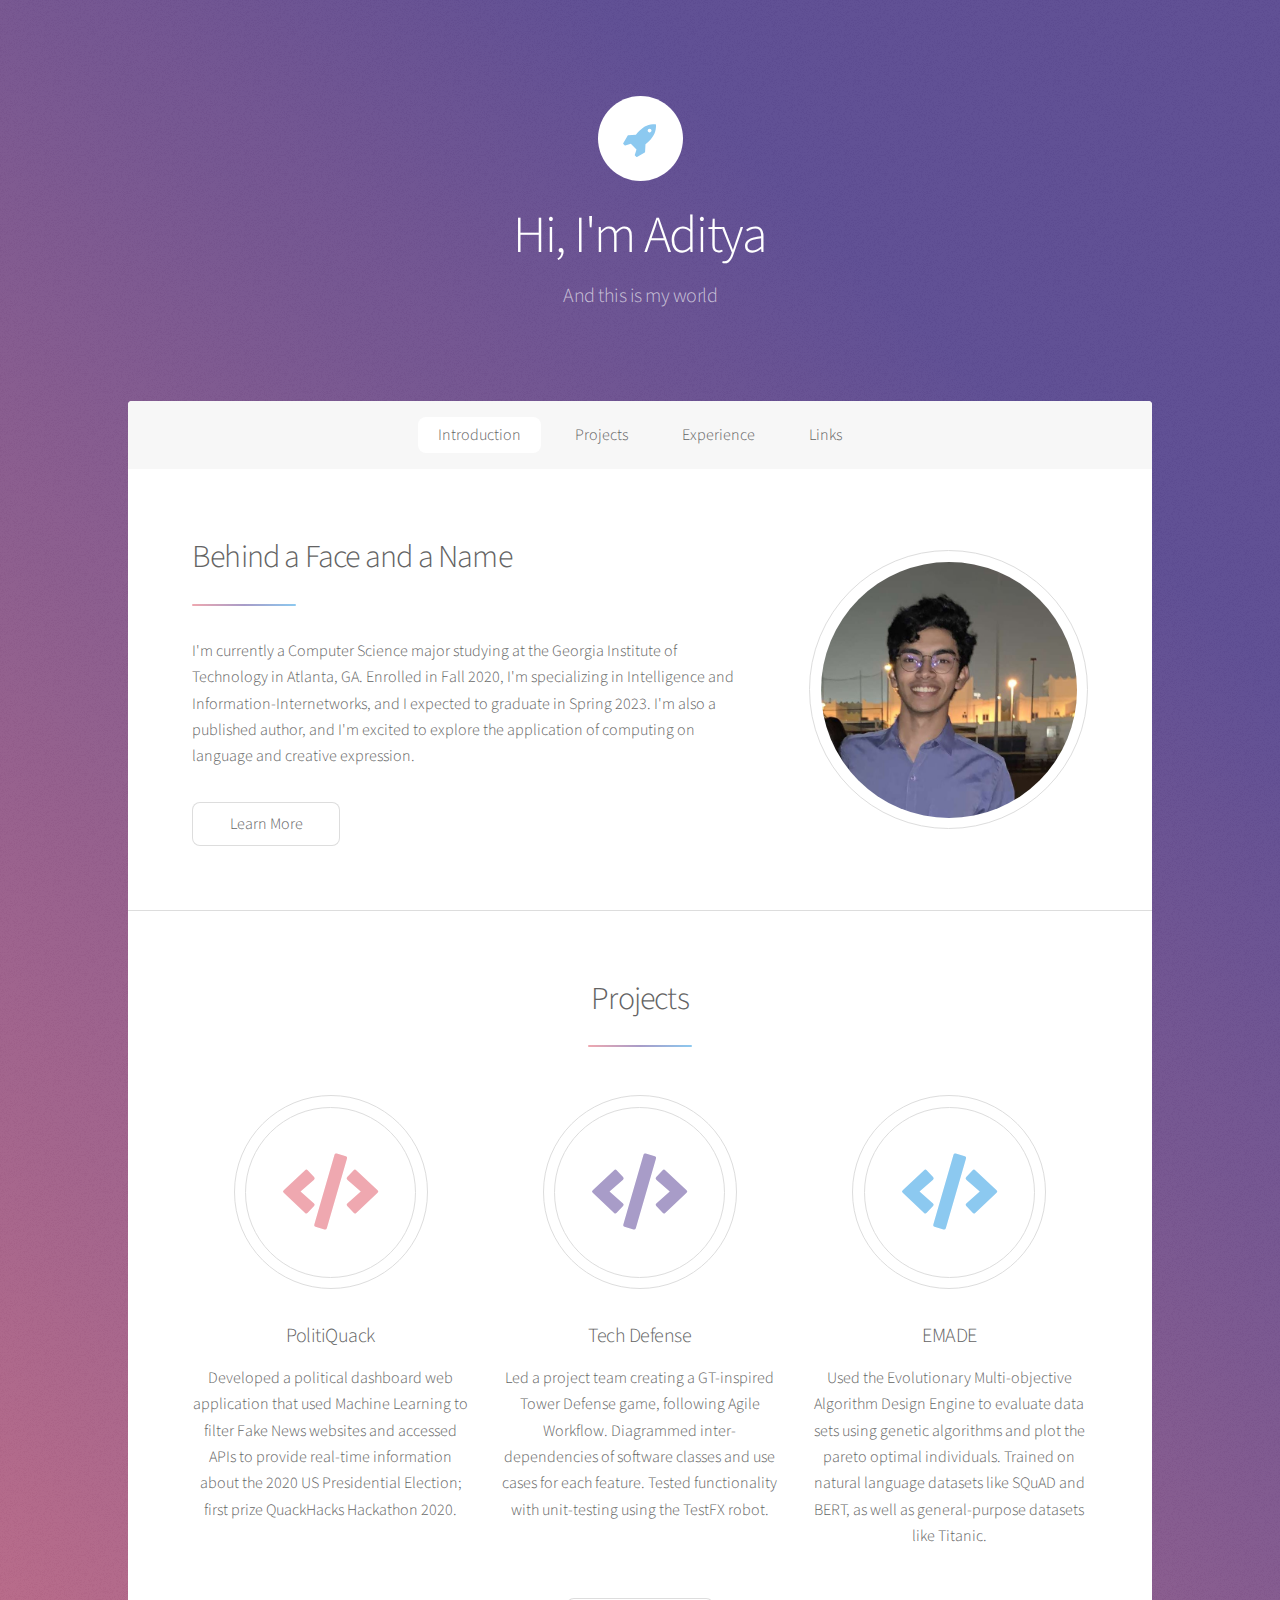
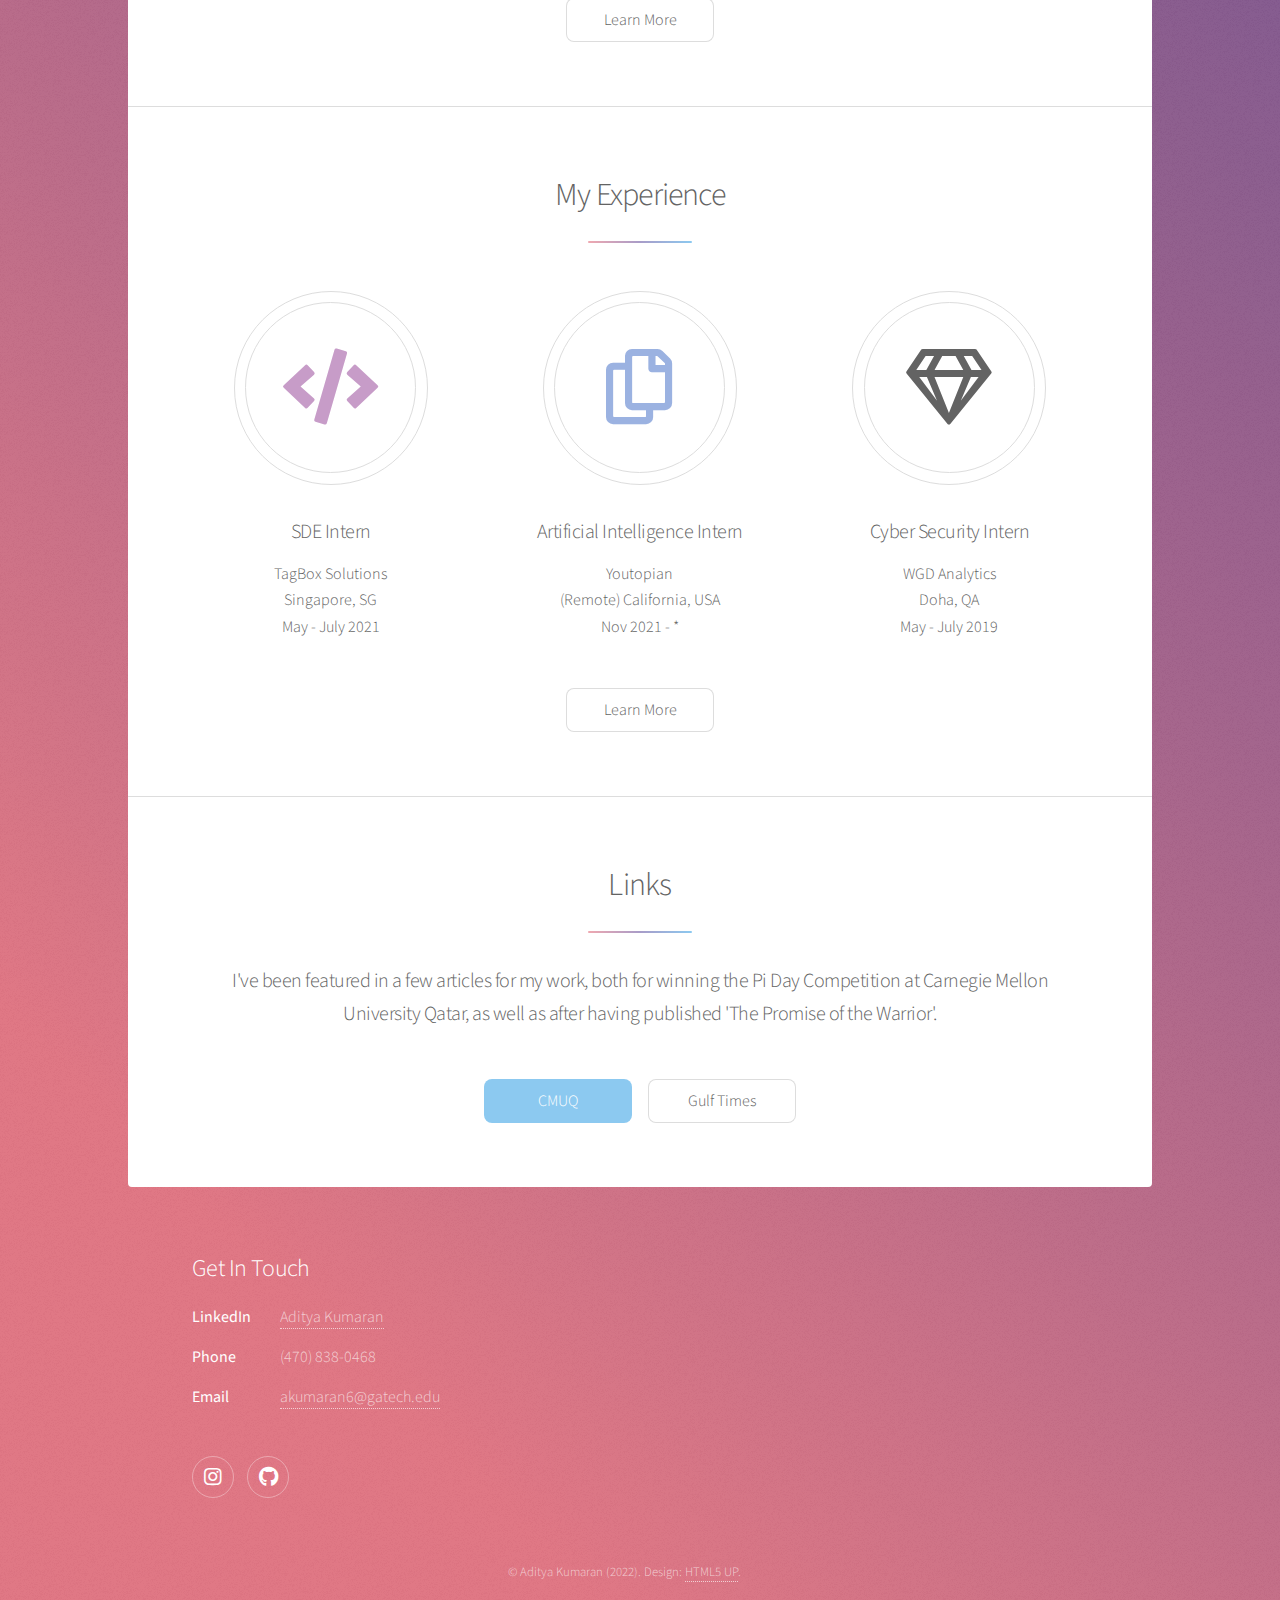
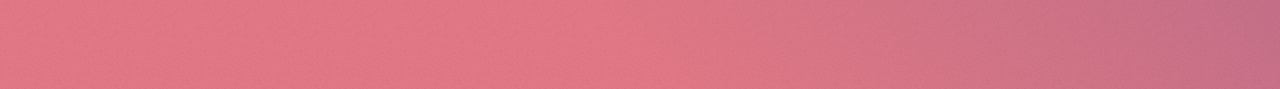
==== commit 5d306e12: "Updated experience, index" ====
--- a/index.html
+++ b/index.html
@@ -71,7 +71,7 @@
 									<li>
 										<span class="icon solid major style3 fa-code"></span>
 										<h3>Tech Defense</h3>
-										<p>Created a GT-inspired Tower Defense game, following the Agile Developmental Process in a project group. 
+										<p>Led a project team creating a GT-inspired Tower Defense game, following Agile Workflow. 
 										Diagrammed inter-dependencies of software classes and use cases for each feature. 
 										Tested functionality with unit-testing using the TestFX robot.</p>
 									</li>
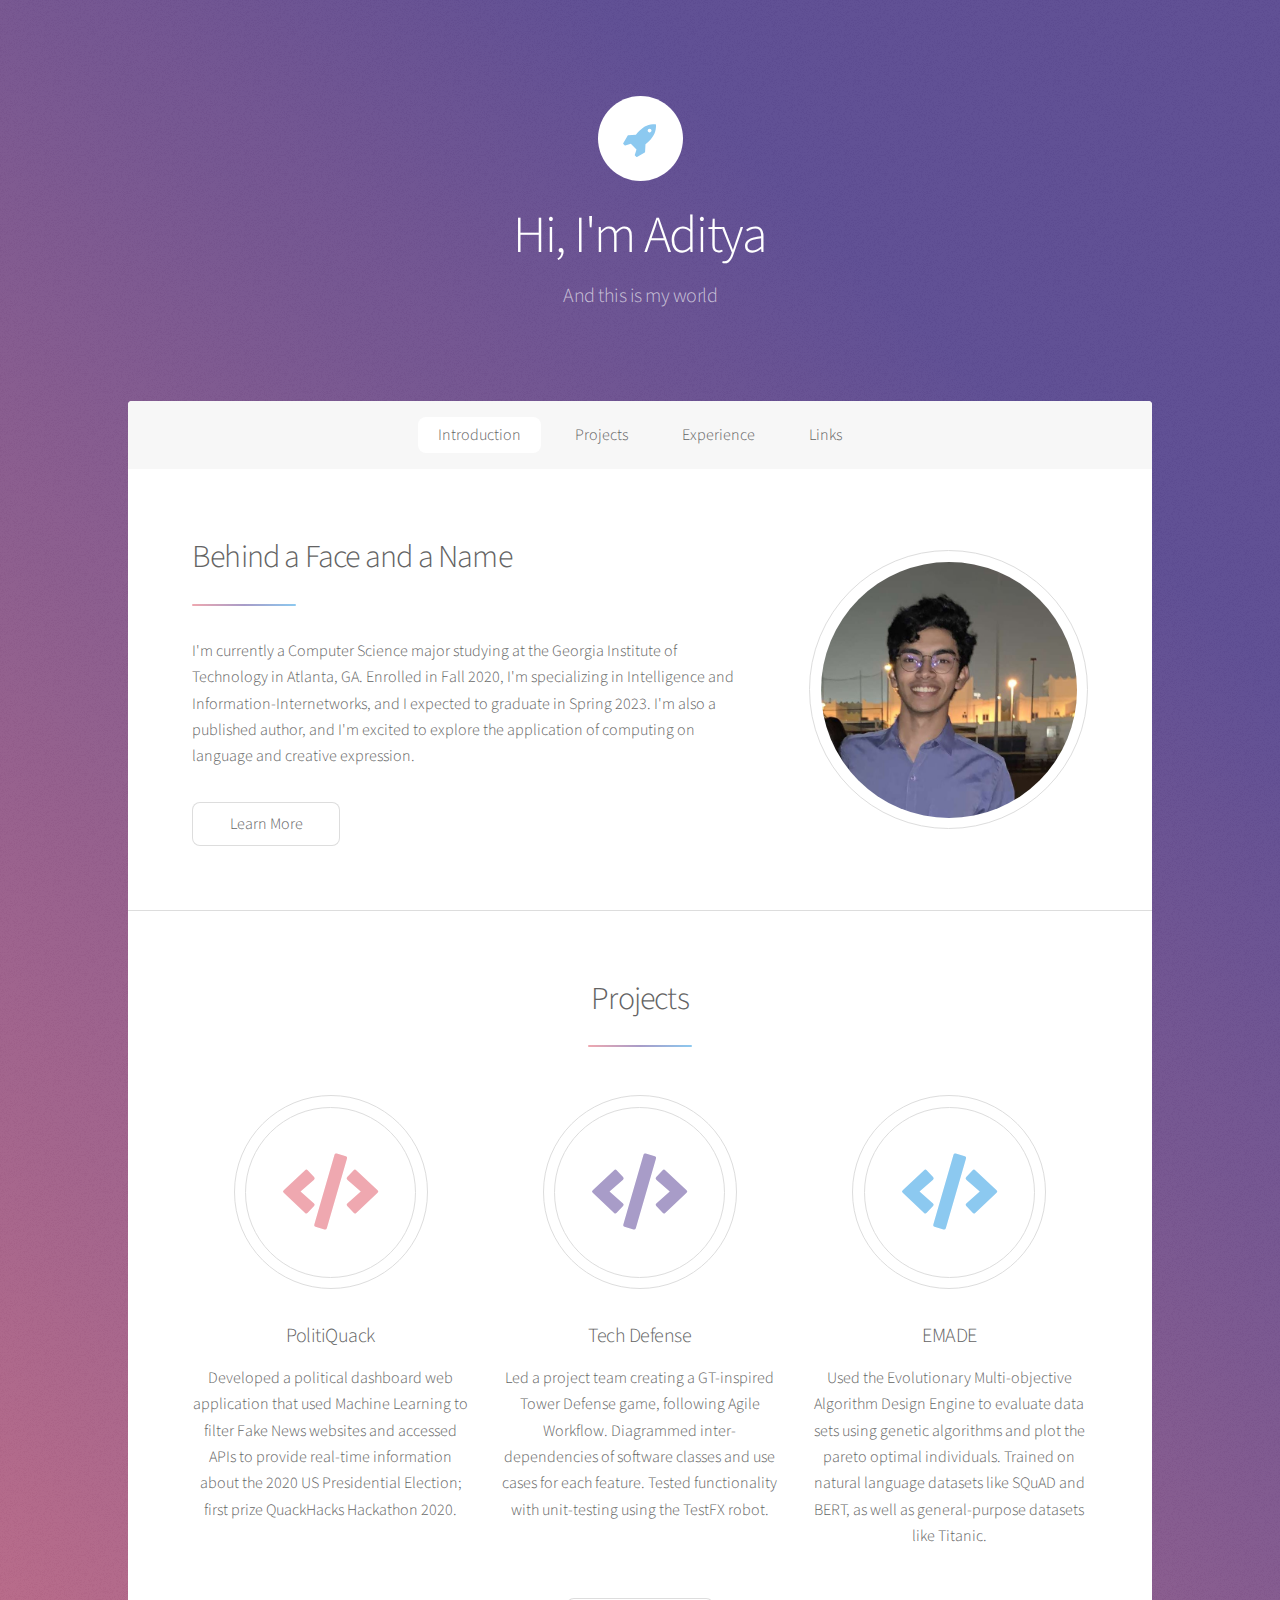
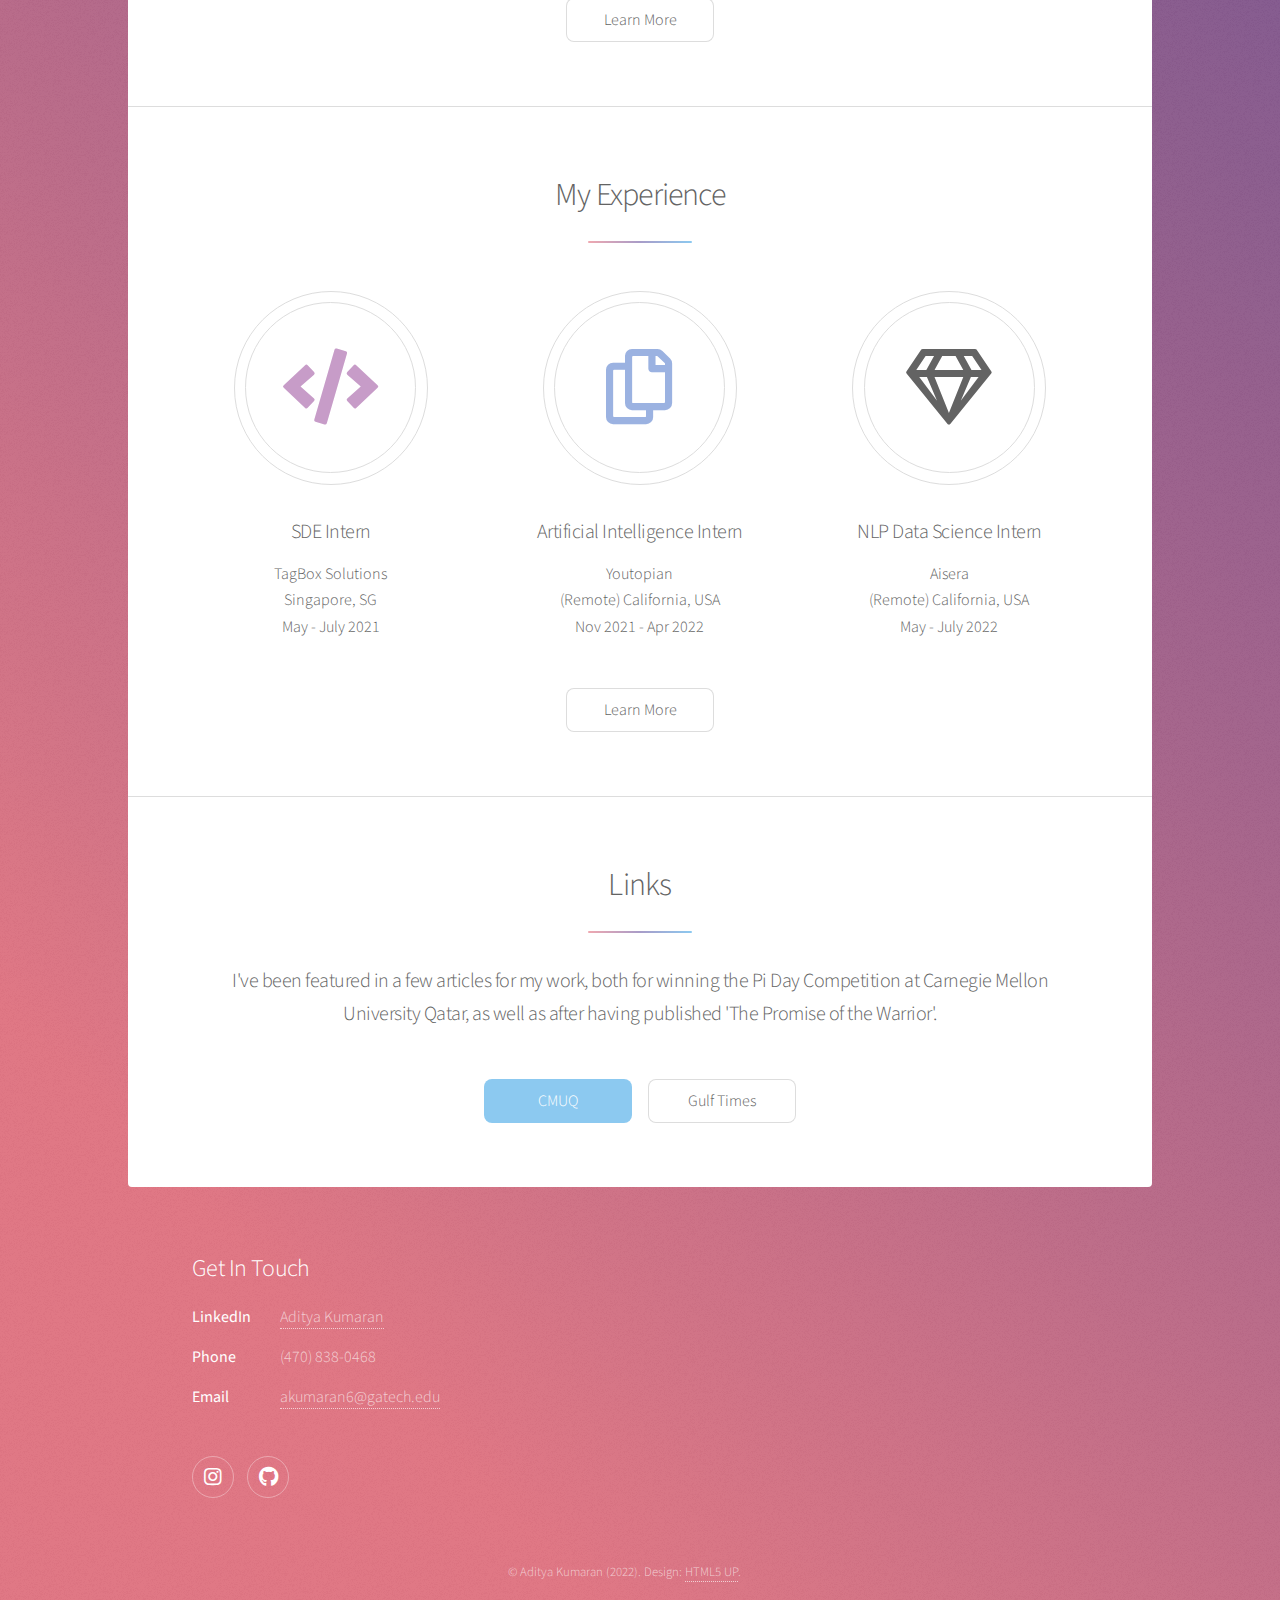
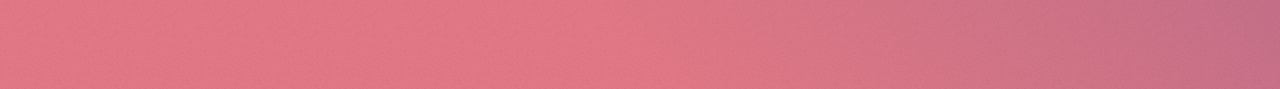
==== commit f72c20b2: "Updated experience to include Aisera" ====
--- a/index.html
+++ b/index.html
@@ -112,14 +112,14 @@
 										<h3>Artificial Intelligence Intern</h3>
 										Youtopian<br>
 										(Remote) California, USA <br>
-										Nov 2021 - *</p>
+										Nov 2021 - Apr 2022</p>
 									</li>
 									<li>
 										<span class="icon major style6 fa-gem"></span>
-										<h3>Cyber Security Intern</h3>
-										<p> WGD Analytics <br>
-										Doha, QA <br>
-										May - July 2019</p>
+										<h3>NLP Data Science Intern</h3>
+										<p> Aisera <br>
+										(Remote) California, USA <br>
+										May - July 2022</p>
 									</li>
 								</ul>
 								<footer class="major">
--- a/assets/css/main.css
+++ b/assets/css/main.css
@@ -3797,4 +3797,9 @@
 	.ytpn {
 		max-width: 30%;  
 		max-height: auto;
+	}
+
+	.aisera {
+		max-width: 50%;  
+		max-height: auto;
 	}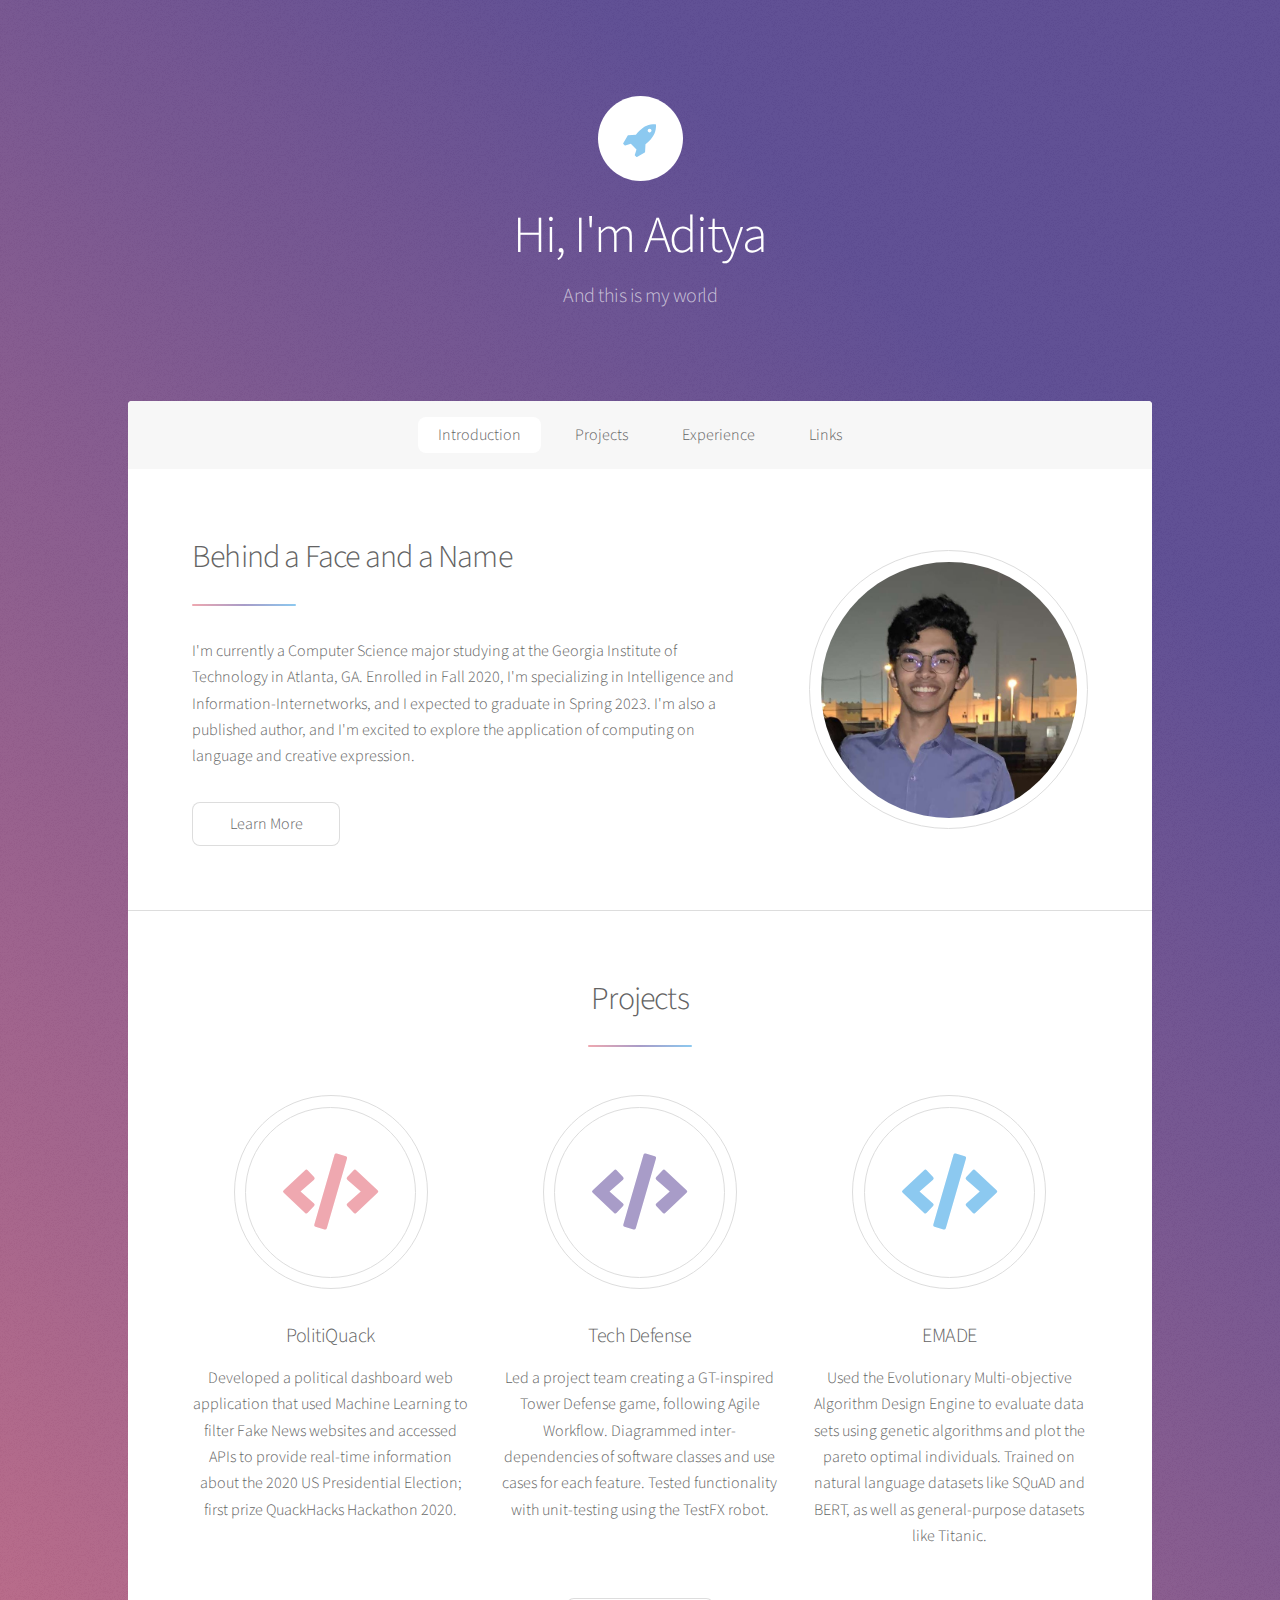
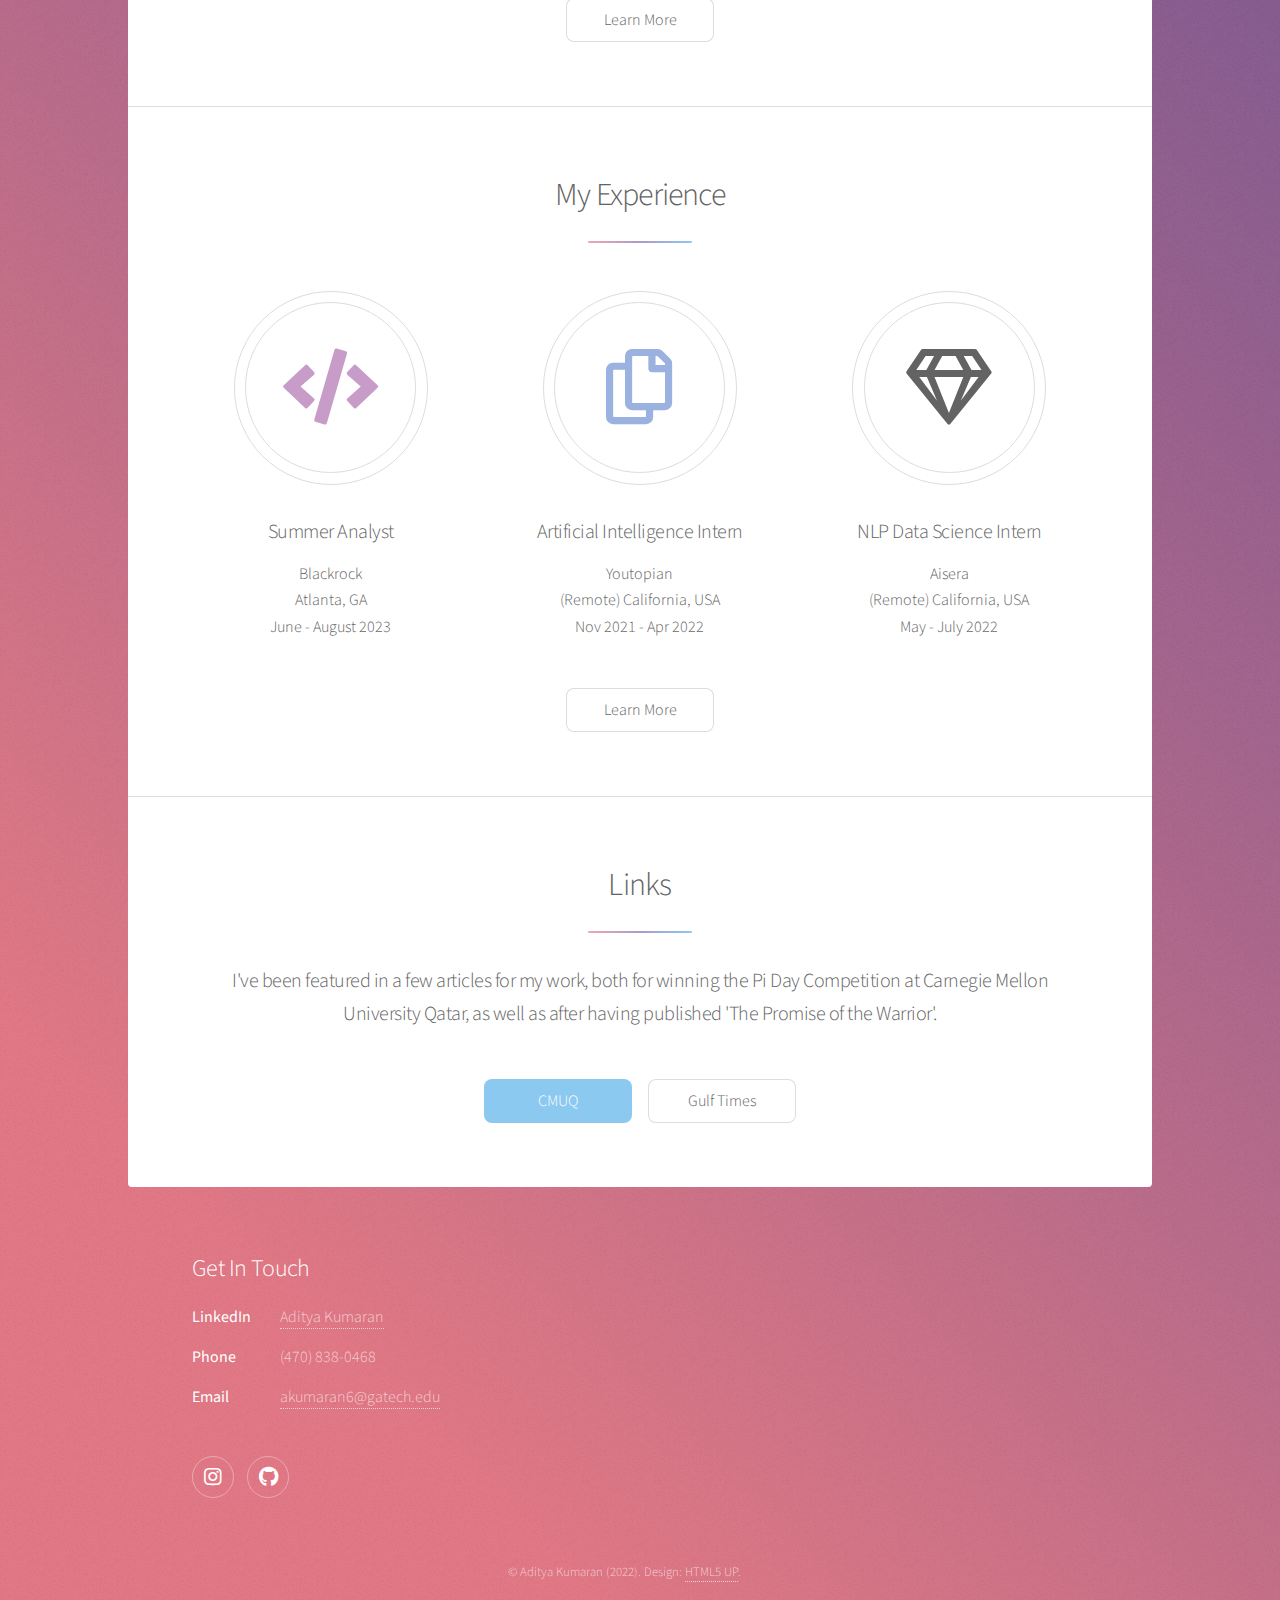
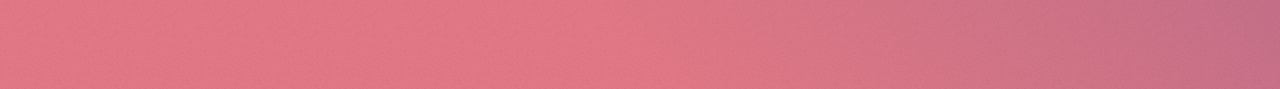
==== commit 7c642b55: "Updated mainpage" ====
--- a/index.html
+++ b/index.html
@@ -101,10 +101,10 @@
 									<li>
 										<!-- <span class="icon solid major style1"> <img src="images/tagbox.jpg" alt="" /> </span> </span> -->
 										<span class="icon solid major style2 fa-code"></span>
-										<h3>SDE Intern</h3>
-										<p> TagBox Solutions<br>
-										Singapore, SG<br>
-										May - July 2021</p>
+										<h3>Summer Analyst</h3>
+										<p> Blackrock<br>
+										Atlanta, GA<br>
+										June - August 2023</p>
 									</li>
 									<li>
 										<!-- <span class="icon major style3"> <img src="images/mannai.jpg" alt="" /> </span> -->
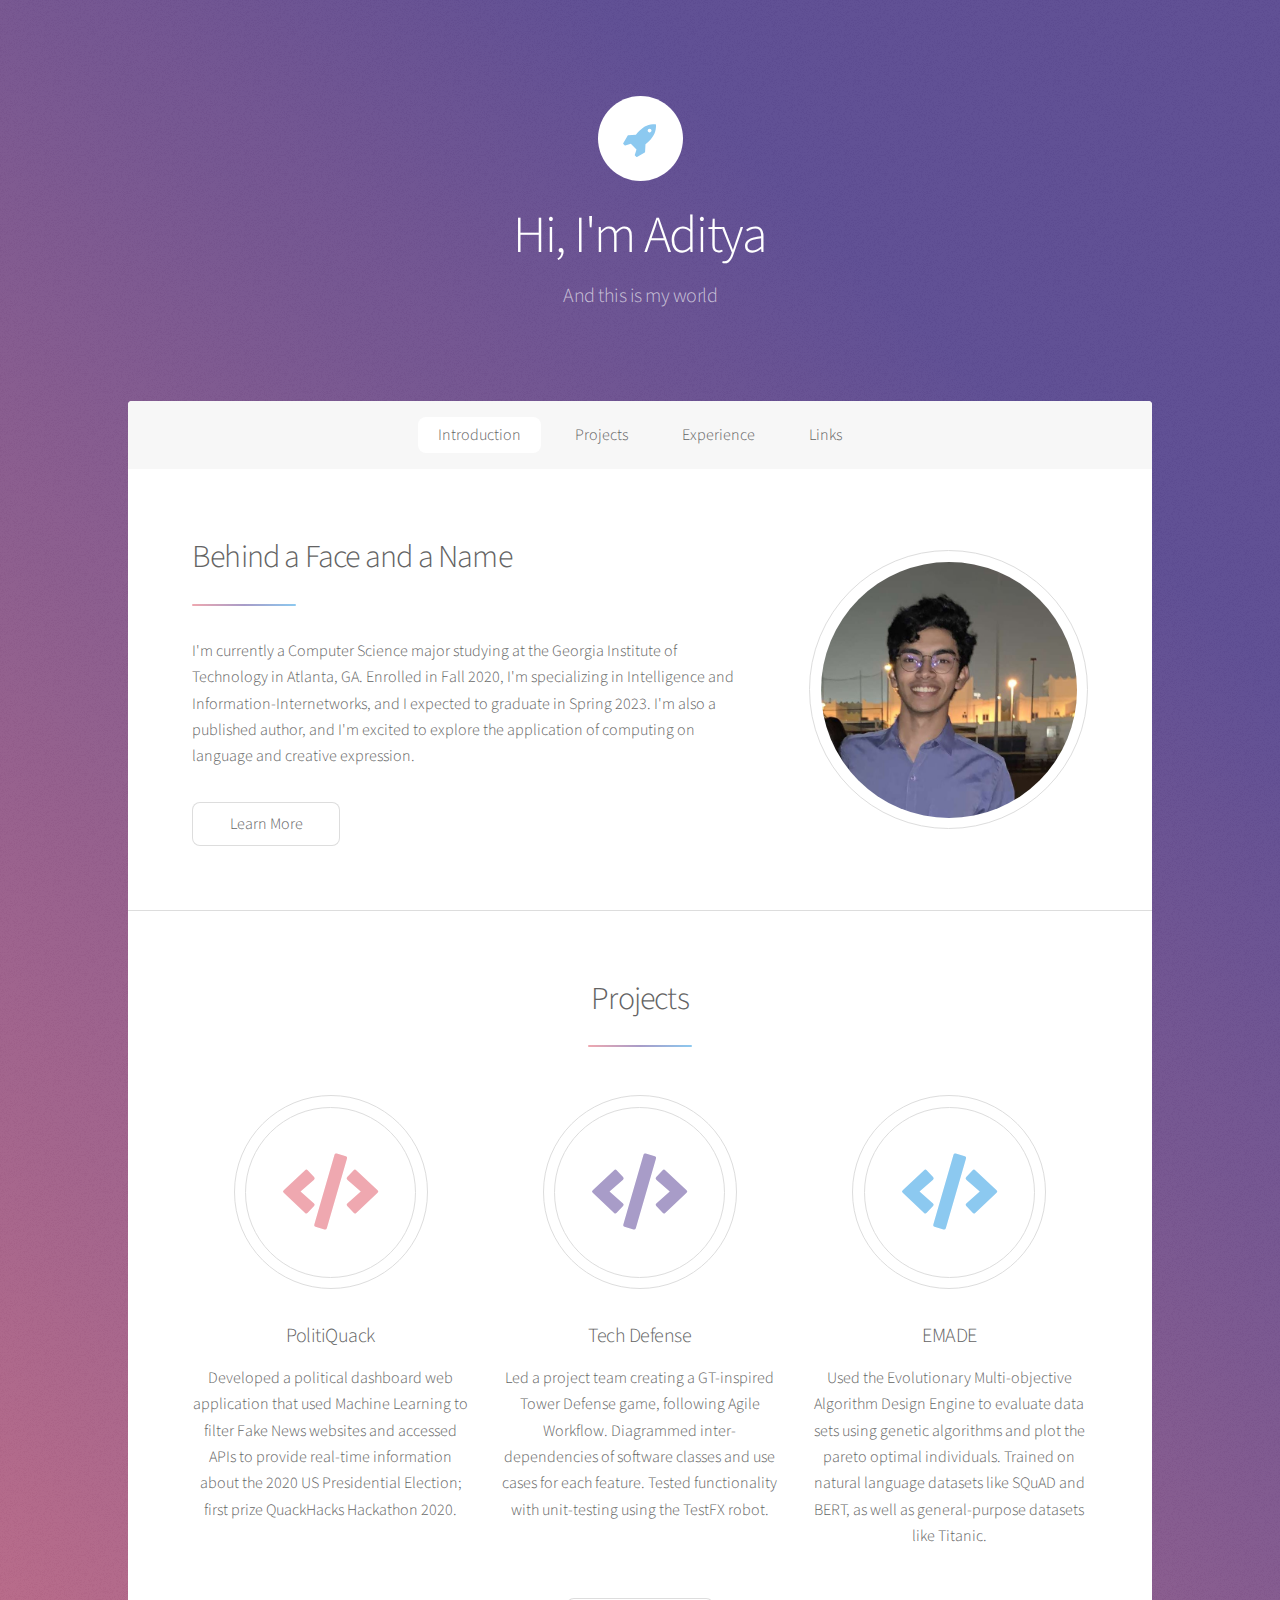
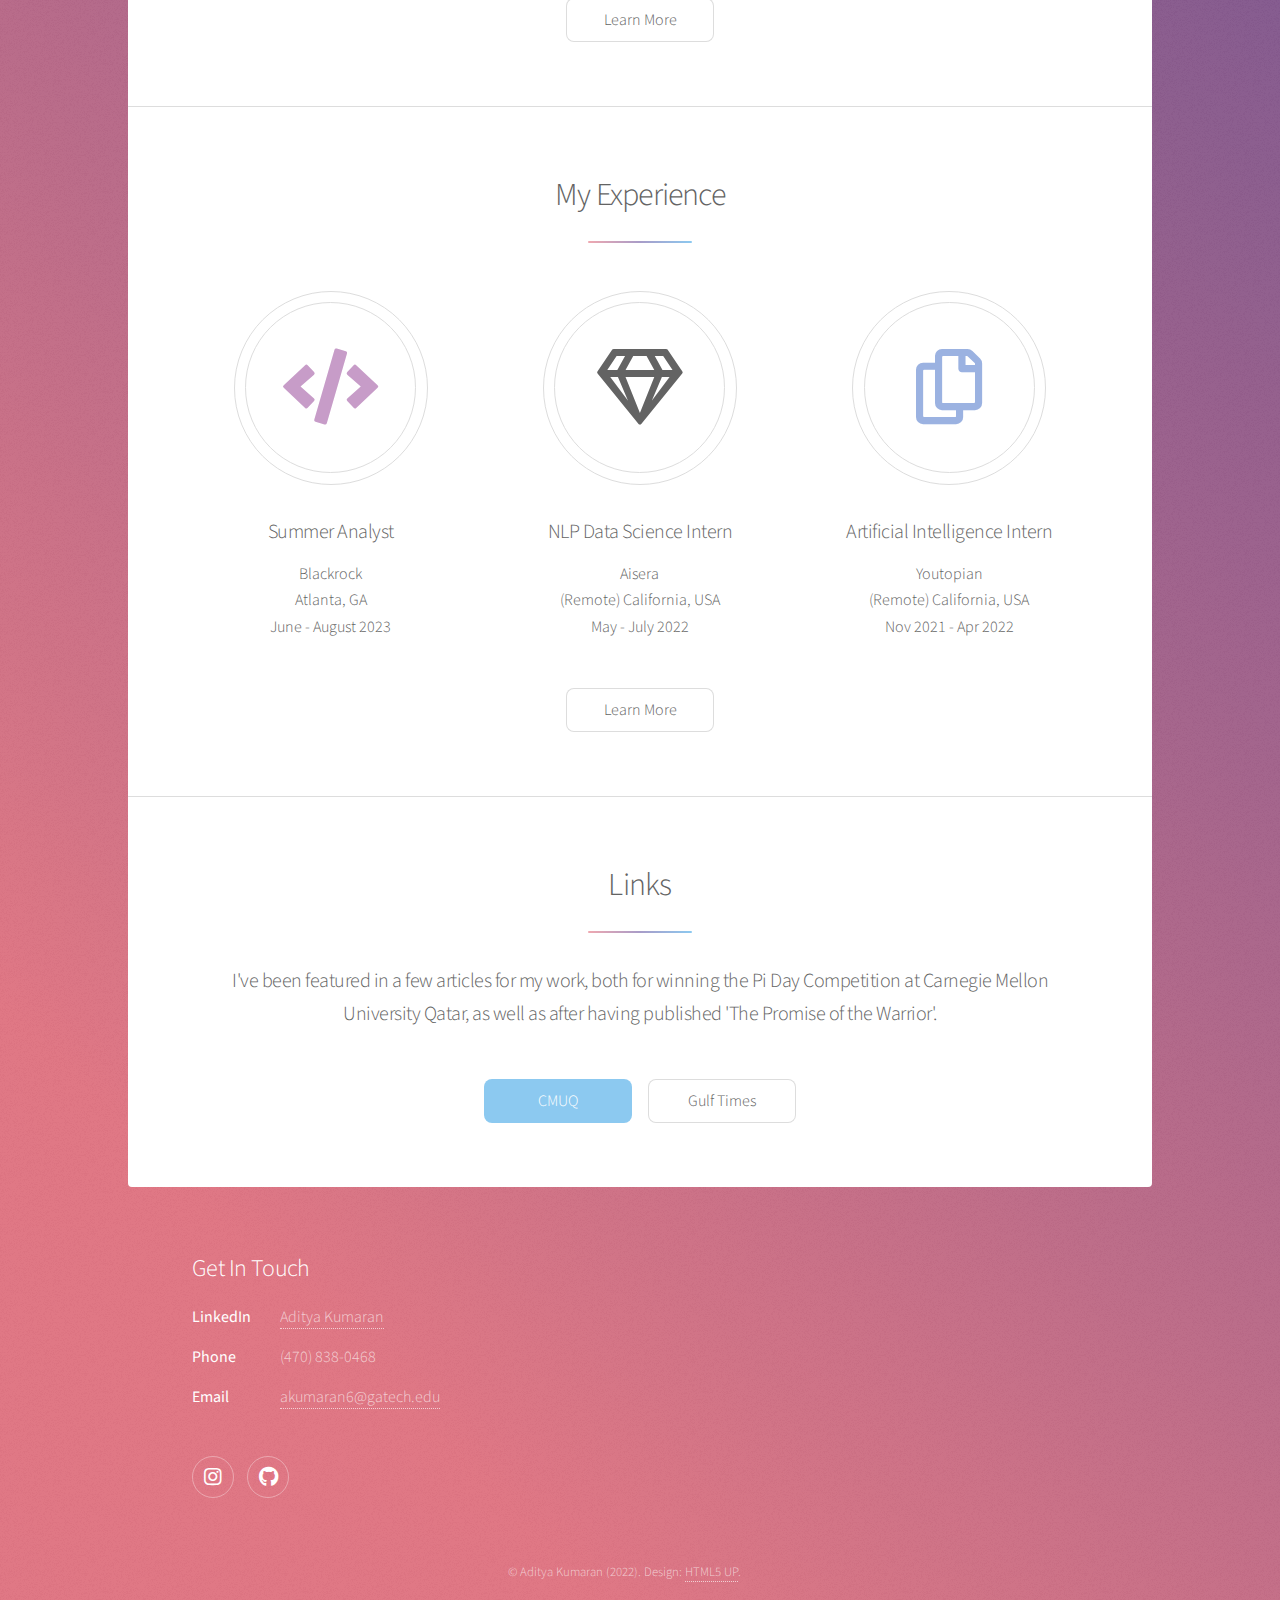
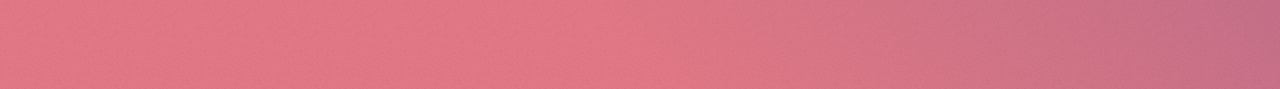
==== commit 91c1ca03: "Updated before Blackrock" ====
--- a/index.html
+++ b/index.html
@@ -107,19 +107,19 @@
 										June - August 2023</p>
 									</li>
 									<li>
+										<span class="icon major style6 fa-gem"></span>
+										<h3>NLP Data Science Intern</h3>
+										<p> Aisera <br>
+										(Remote) California, USA <br>
+										May - July 2022</p>
+									</li>
+									<li>
 										<!-- <span class="icon major style3"> <img src="images/mannai.jpg" alt="" /> </span> -->
 										<span class="icon major style4 fa-copy"></span>
 										<h3>Artificial Intelligence Intern</h3>
 										Youtopian<br>
 										(Remote) California, USA <br>
 										Nov 2021 - Apr 2022</p>
-									</li>
-									<li>
-										<span class="icon major style6 fa-gem"></span>
-										<h3>NLP Data Science Intern</h3>
-										<p> Aisera <br>
-										(Remote) California, USA <br>
-										May - July 2022</p>
 									</li>
 								</ul>
 								<footer class="major">
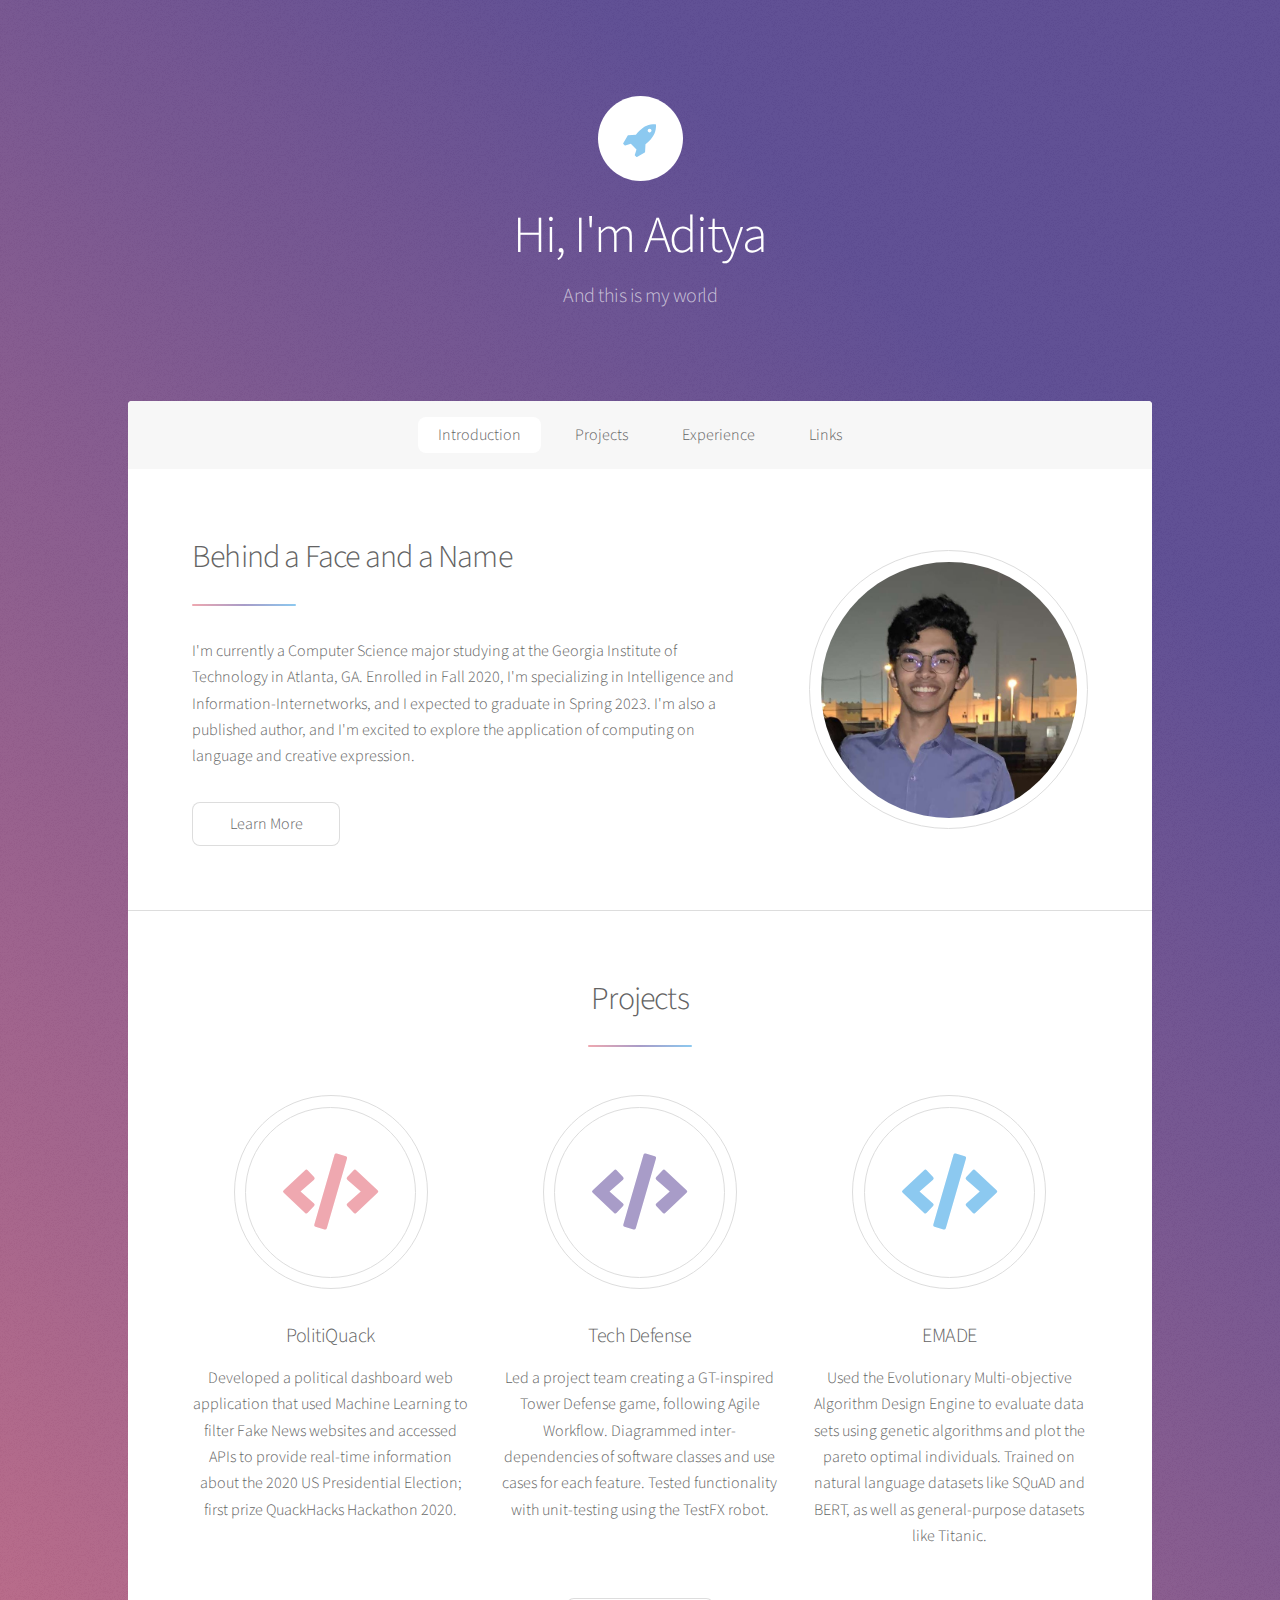
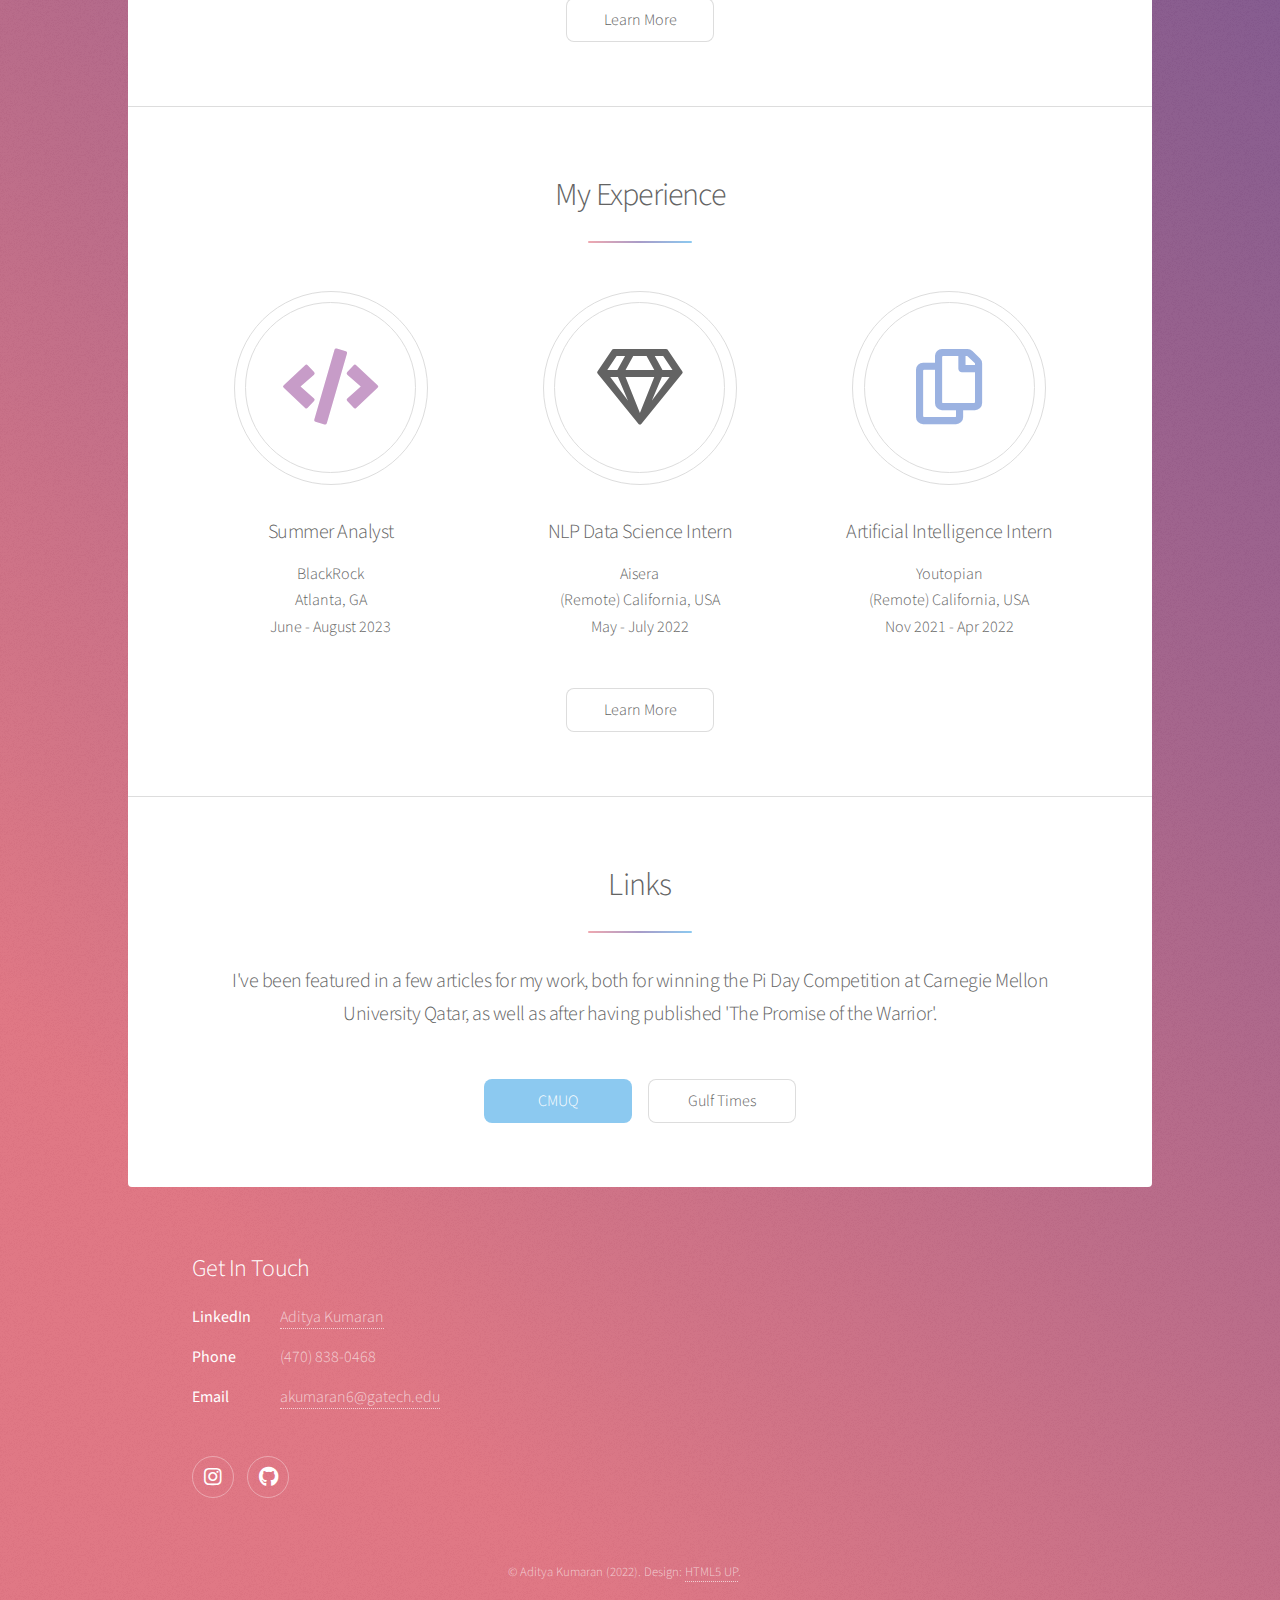
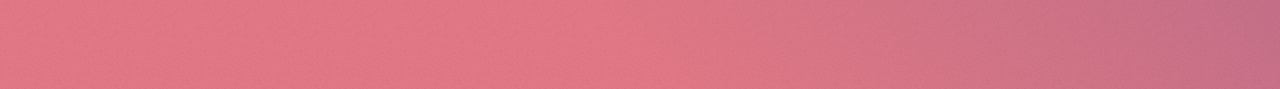
==== commit ded49e72: "Added blackrock skeleton" ====
--- a/index.html
+++ b/index.html
@@ -102,7 +102,7 @@
 										<!-- <span class="icon solid major style1"> <img src="images/tagbox.jpg" alt="" /> </span> </span> -->
 										<span class="icon solid major style2 fa-code"></span>
 										<h3>Summer Analyst</h3>
-										<p> Blackrock<br>
+										<p> BlackRock<br>
 										Atlanta, GA<br>
 										June - August 2023</p>
 									</li>
--- a/assets/css/main.css
+++ b/assets/css/main.css
@@ -3802,4 +3802,14 @@
 	.aisera {
 		max-width: 50%;  
 		max-height: auto;
+	}
+
+	.coreLab {
+		max-width: 50%;  
+		max-height: auto;
+	}
+
+	.blackrock {
+		max-width: 30%;  
+		max-height: auto;
 	}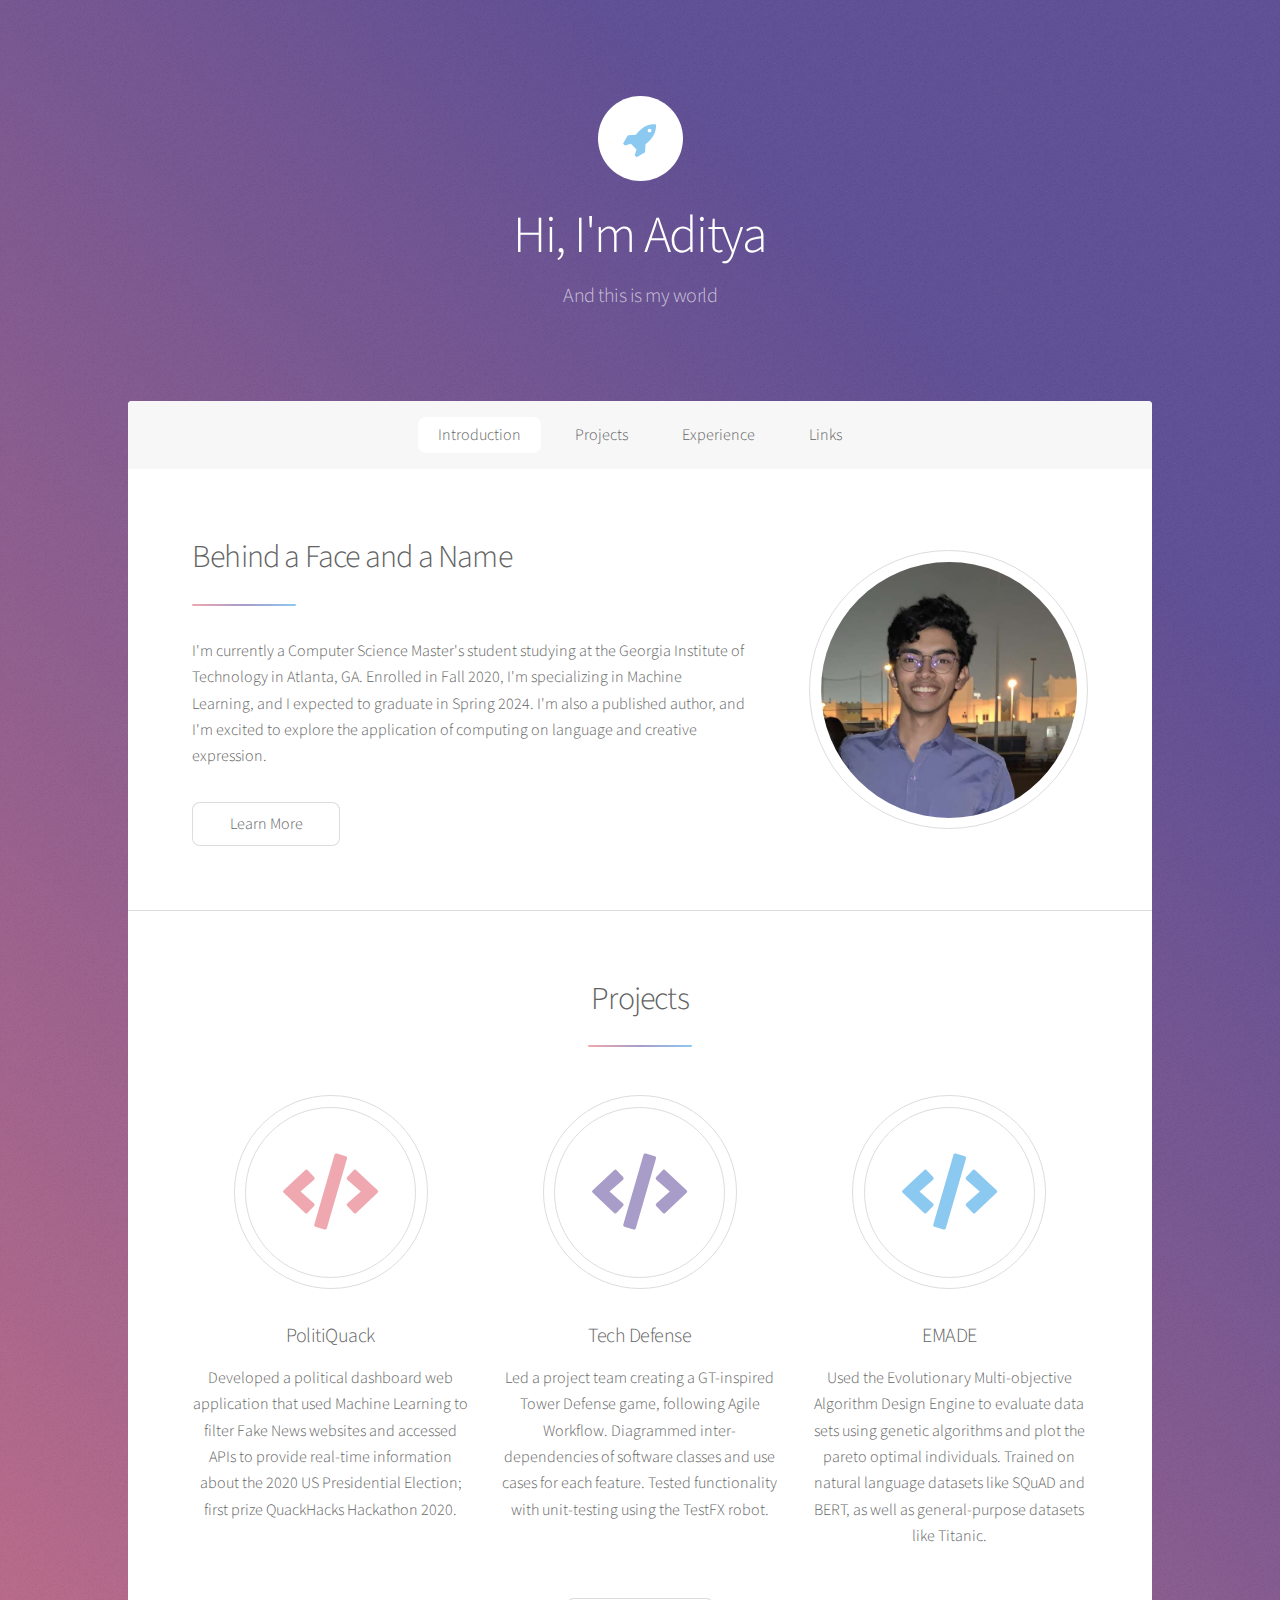
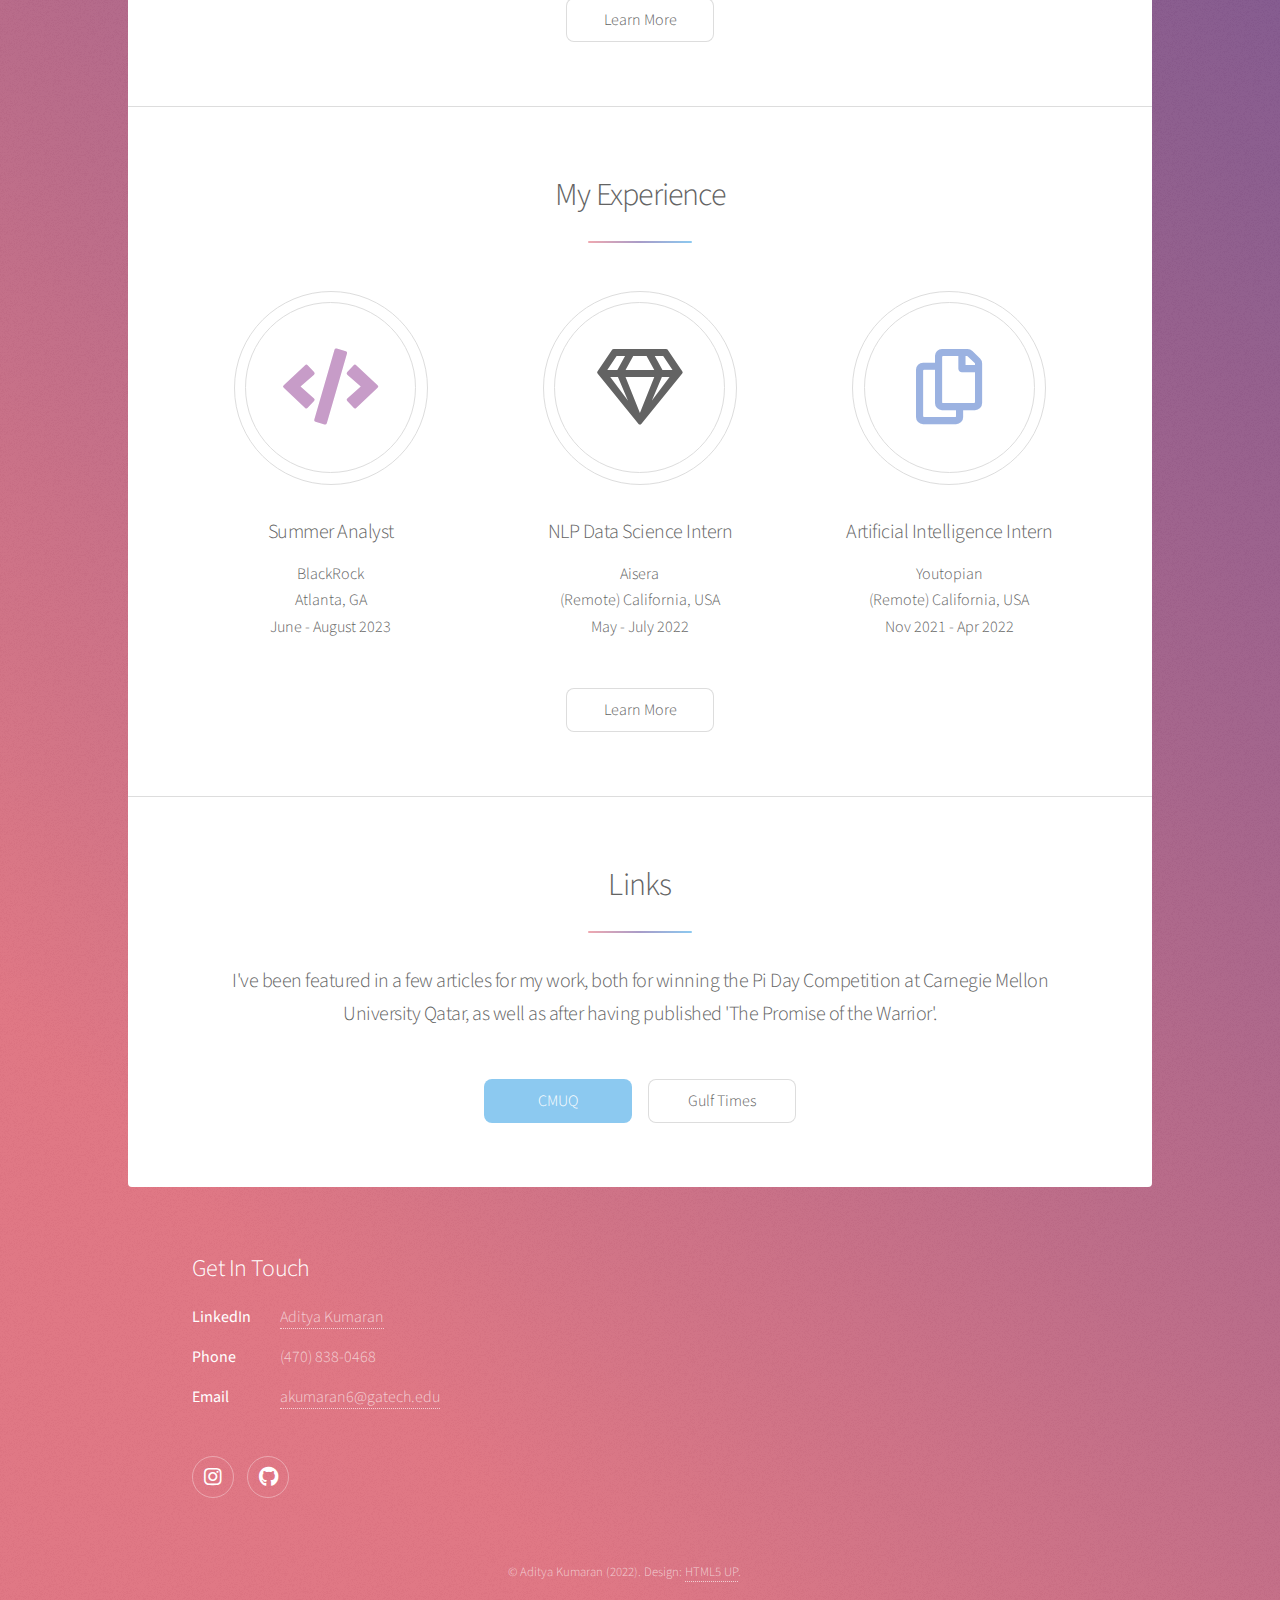
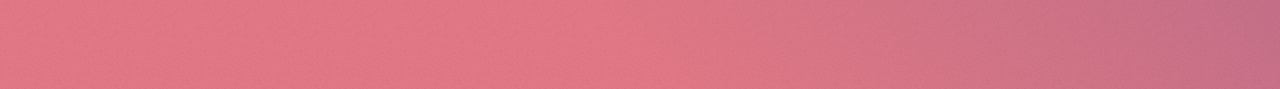
==== commit f99a6819: "Updated MS" ====
--- a/index.html
+++ b/index.html
@@ -45,8 +45,7 @@
 										<header class="major">
 											<h2>Behind a Face and a Name</h2>
 										</header>
-										<p> I'm currently a Computer Science major studying at the Georgia Institute of Technology in Atlanta, GA. Enrolled in Fall 2020, I'm specializing in Intelligence and 
-										Information-Internetworks, and I expected to graduate in Spring 2023. I'm also a published author, and I'm excited to explore the application of computing on 
+										<p> I'm currently a Computer Science Master's student studying at the Georgia Institute of Technology in Atlanta, GA. Enrolled in Fall 2020, I'm specializing in Machine Learning, and I expected to graduate in Spring 2024. I'm also a published author, and I'm excited to explore the application of computing on 
 										language and creative expression.</p>
 										<ul class="actions">
 											<li><a href="about.html" class="button">Learn More</a></li>
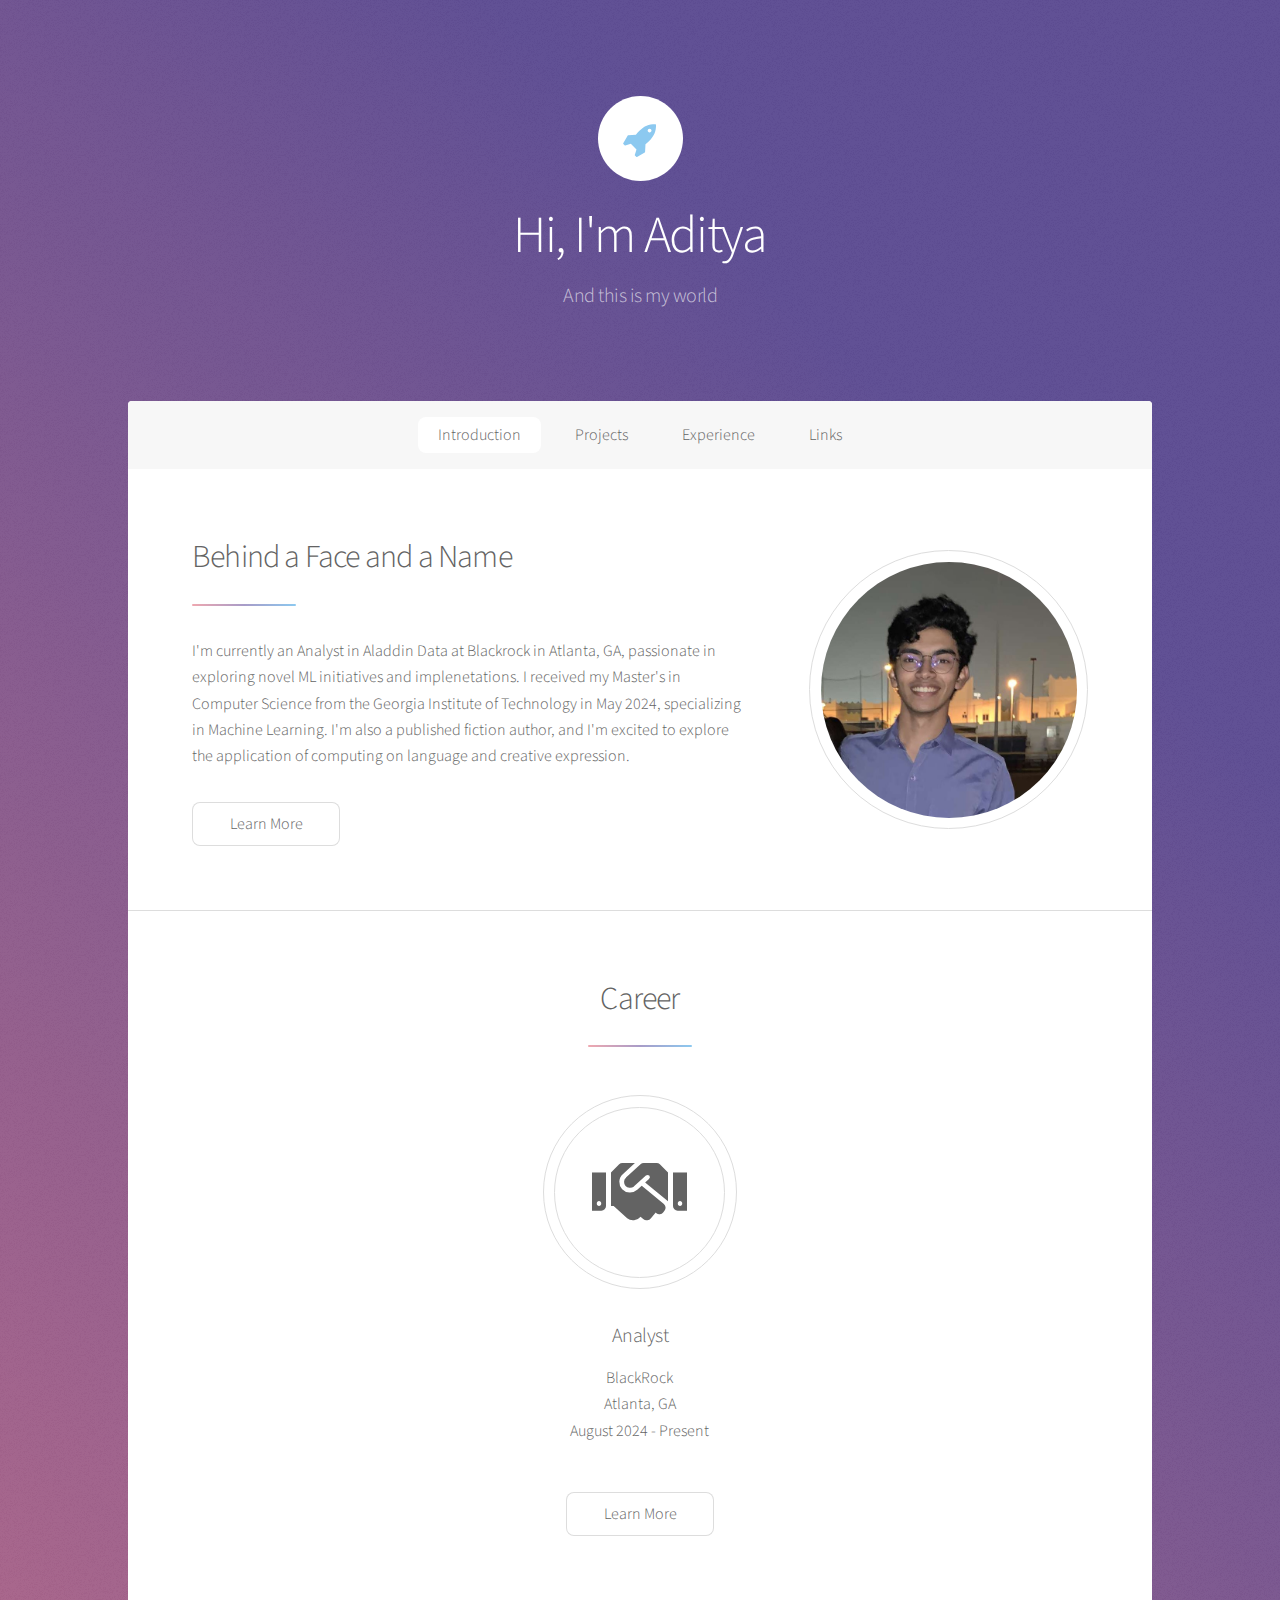
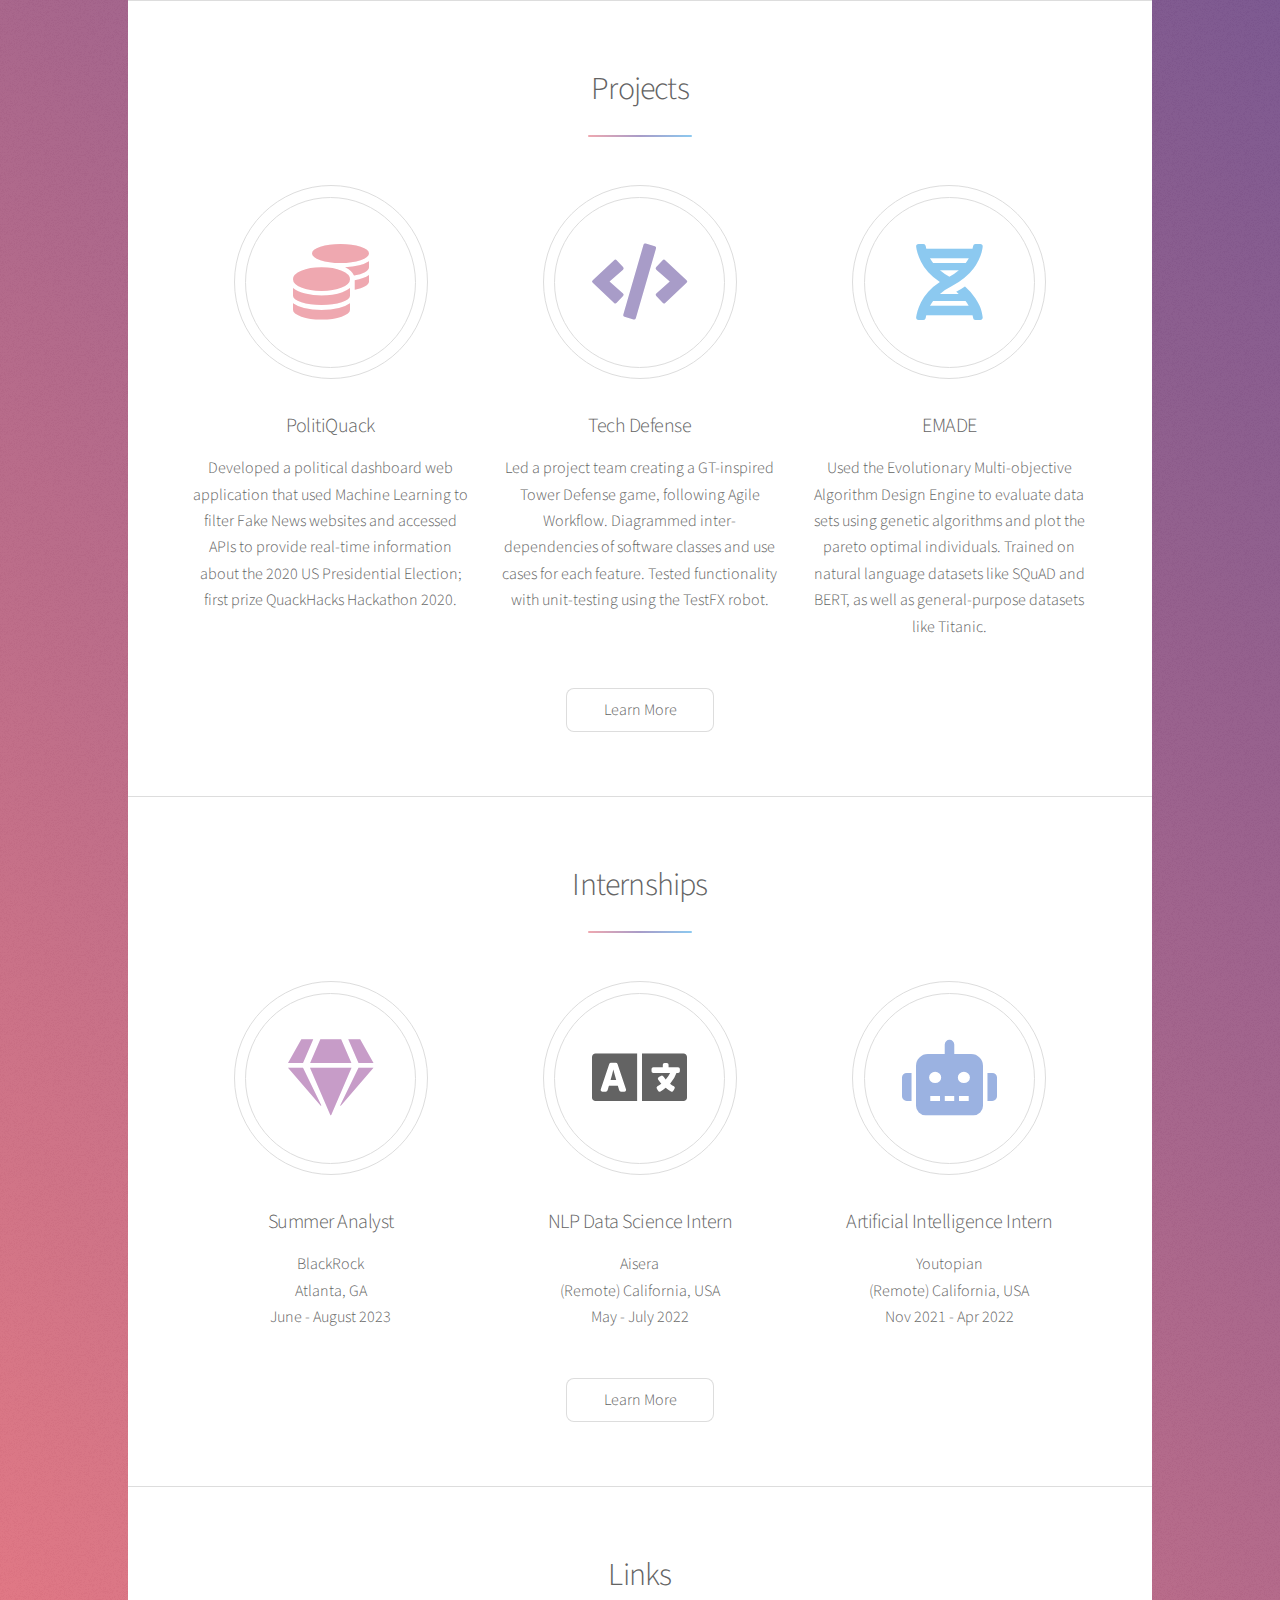
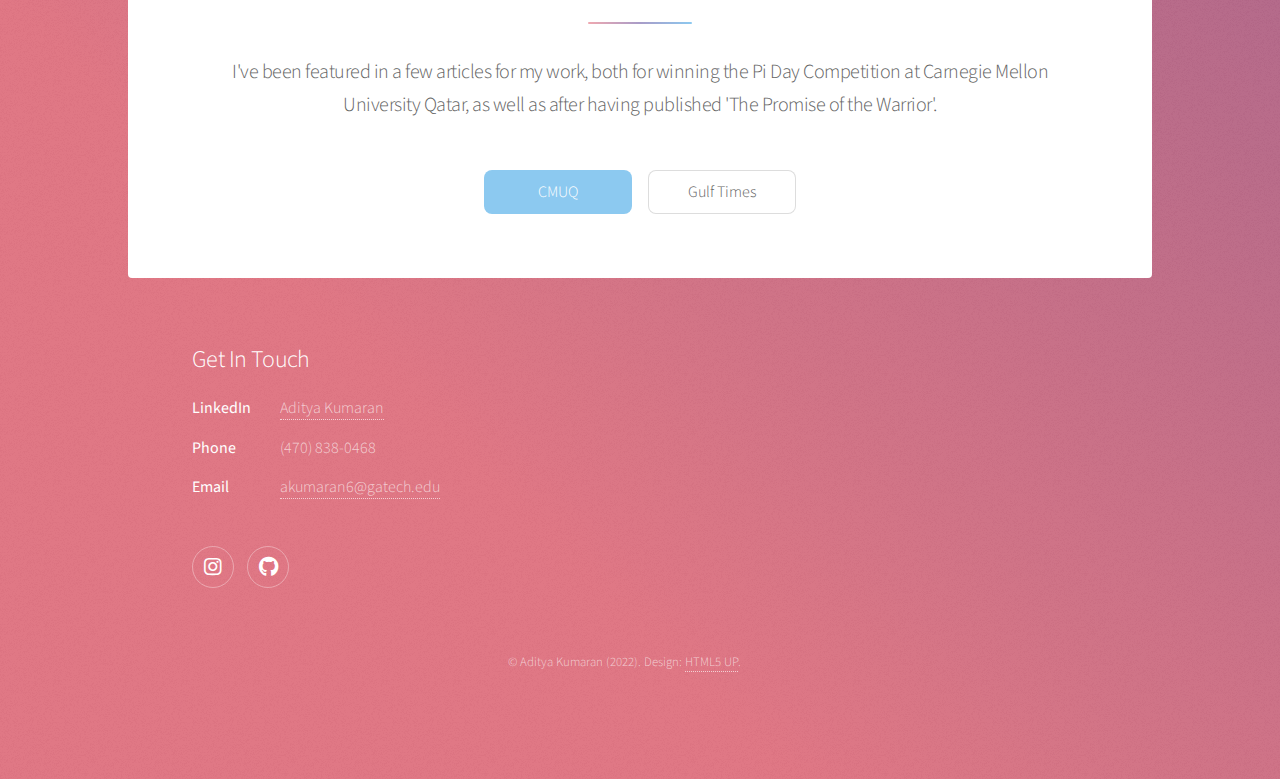
==== commit 47d205cb: "August 2024 update" ====
--- a/index.html
+++ b/index.html
@@ -6,128 +6,162 @@
 	Thaaank you
 -->
 <html>
-	<head>
-		<title>Aditya Kumaran - Home</title>
-		<meta charset="utf-8" />
-		<meta name="viewport" content="width=device-width, initial-scale=1, user-scalable=no" />
-		<link rel="stylesheet" href="assets/css/main.css" />
-		<noscript><link rel="stylesheet" href="assets/css/noscript.css" /></noscript>
-	</head>
-	<body class="is-preload">
-
-		<!-- Wrapper -->
-			<div id="wrapper">
-
-				<!-- Header -->
-					<header id="header" class="alt">
-						<span class="logo"><img src="images/logo.svg" alt="" /></span>
-						<h1>Hi, I'm Aditya</h1>
-						<p>And this is my world</p>
-					</header>
-
-				<!-- Nav -->
-					<nav id="nav">
-						<ul>
-							<li><a href="#intro" class="active">Introduction</a></li>
-							<li><a href="#first">Projects</a></li>
-							<li><a href="#second">Experience</a></li>
-							<li><a href="#cta">Links</a></li>
+
+<head>
+	<title>Aditya Kumaran - Home</title>
+	<meta charset="utf-8" />
+	<meta name="viewport" content="width=device-width, initial-scale=1, user-scalable=no" />
+	<link rel="stylesheet" href="assets/css/main.css" />
+	<noscript>
+		<link rel="stylesheet" href="assets/css/noscript.css" />
+	</noscript>
+</head>
+
+<body class="is-preload">
+
+	<!-- Wrapper -->
+	<div id="wrapper">
+
+		<!-- Header -->
+		<header id="header" class="alt">
+			<span class="logo"><img src="images/logo.svg" alt="" /></span>
+			<h1>Hi, I'm Aditya</h1>
+			<p>And this is my world</p>
+		</header>
+
+		<!-- Nav -->
+		<nav id="nav">
+			<ul>
+				<li><a href="#intro" class="active">Introduction</a></li>
+				<li><a href="#first">Projects</a></li>
+				<li><a href="#second">Experience</a></li>
+				<li><a href="#cta">Links</a></li>
+			</ul>
+		</nav>
+
+		<!-- Main -->
+		<div id="main">
+
+			<!-- Introduction -->
+			<section id="intro" class="main">
+				<div class="spotlight">
+					<div class="content">
+						<header class="major">
+							<h2>Behind a Face and a Name</h2>
+						</header>
+						<p> I'm currently an Analyst in Aladdin Data at Blackrock in Atlanta, GA, passionate in
+							exploring novel ML initiatives and implenetations. I received my Master's in Computer
+							Science
+							from the Georgia Institute of Technology in May 2024, specializing in Machine Learning. I'm
+							also a published fiction author, and I'm excited to
+							explore the application of computing on
+							language and creative expression.</p>
+						<ul class="actions">
+							<li><a href="about.html" class="button">Learn More</a></li>
 						</ul>
-					</nav>
-
-				<!-- Main -->
-					<div id="main">
-
-						<!-- Introduction -->
-							<section id="intro" class="main">
-								<div class="spotlight">
-									<div class="content">
-										<header class="major">
-											<h2>Behind a Face and a Name</h2>
-										</header>
-										<p> I'm currently a Computer Science Master's student studying at the Georgia Institute of Technology in Atlanta, GA. Enrolled in Fall 2020, I'm specializing in Machine Learning, and I expected to graduate in Spring 2024. I'm also a published author, and I'm excited to explore the application of computing on 
-										language and creative expression.</p>
-										<ul class="actions">
-											<li><a href="about.html" class="button">Learn More</a></li>
-										</ul>
-									</div>
-									<span class="image"><img src="images/me.jpg" alt="" /></span>
-								</div>
-							</section>
-
-						<!-- First Section -->
-							<section id="first" class="main special">
-								<header class="major">
-									<h2>Projects</h2>
-								</header>
-								<ul class="features">
-									<li>
-										<span class="icon solid major style1 fa-code"></span>
-										<h3>PolitiQuack</h3>
-										<p>Developed a political dashboard web application that used Machine Learning to filter Fake News websites and accessed APIs to provide real-time information about the 2020 US Presidential Election;
-										first prize QuackHacks Hackathon 2020.</p>
-									</li>
-									<li>
-										<span class="icon solid major style3 fa-code"></span>
-										<h3>Tech Defense</h3>
-										<p>Led a project team creating a GT-inspired Tower Defense game, following Agile Workflow. 
-										Diagrammed inter-dependencies of software classes and use cases for each feature. 
-										Tested functionality with unit-testing using the TestFX robot.</p>
-									</li>
-									<li>
-										<span class="icon solid major style5 fa-code"></span>
-										<h3>EMADE</h3>
-										<p>Used the Evolutionary Multi-objective Algorithm Design Engine to evaluate data sets using genetic algorithms and plot the pareto optimal individuals. 
-										Trained on natural language datasets like SQuAD and BERT, as well as general-purpose datasets like Titanic.</p>
-									</li>
-								</ul>
-								<footer class="major">
-									<ul class="actions special">
-										<li><a href="projects.html" class="button">Learn More</a></li>
-									</ul>
-								</footer>
-							</section>
-
-						<!-- Second Section -->
-							<section id="second" class="main special">
-								<header class="major">
-									<h2>My Experience</h2>
-									<!--
+					</div>
+					<span class="image"><img src="images/me.jpg" alt="" /></span>
+				</div>
+			</section>
+
+			<!-- Zero-th Section -->
+			<section id="work" class="main special">
+				<header class="major">
+					<h2>Career</h2>
+				</header>
+				<ul class="features">
+					<li>
+						<span class="icon solid major fa-handshake"></span>
+						<h3>Analyst</h3>
+						<p> BlackRock<br>
+							Atlanta, GA<br>
+							August 2024 - Present</p>
+					</li>
+				</ul>
+				<footer class="major">
+					<ul class="actions special">
+						<li><a href="career.html" class="button">Learn More</a></li>
+					</ul>
+				</footer>
+			</section>
+
+			<!-- First Section -->
+			<section id="first" class="main special">
+				<header class="major">
+					<h2>Projects</h2>
+				</header>
+				<ul class="features">
+					<li>
+						<span class="icon solid major style1 fa-coins"></span>
+						<h3>PolitiQuack</h3>
+						<p>Developed a political dashboard web application that used Machine Learning to filter Fake
+							News websites and accessed APIs to provide real-time information about the 2020 US
+							Presidential Election;
+							first prize QuackHacks Hackathon 2020.</p>
+					</li>
+					<li>
+						<span class="icon solid major style3 fa-code"></span>
+						<h3>Tech Defense</h3>
+						<p>Led a project team creating a GT-inspired Tower Defense game, following Agile Workflow.
+							Diagrammed inter-dependencies of software classes and use cases for each feature.
+							Tested functionality with unit-testing using the TestFX robot.</p>
+					</li>
+					<li>
+						<span class="icon solid major style5 fa-dna"></span>
+						<h3>EMADE</h3>
+						<p>Used the Evolutionary Multi-objective Algorithm Design Engine to evaluate data sets using
+							genetic algorithms and plot the pareto optimal individuals.
+							Trained on natural language datasets like SQuAD and BERT, as well as general-purpose
+							datasets like Titanic.</p>
+					</li>
+				</ul>
+				<footer class="major">
+					<ul class="actions special">
+						<li><a href="projects.html" class="button">Learn More</a></li>
+					</ul>
+				</footer>
+			</section>
+
+			<!-- Second Section -->
+			<section id="second" class="main special">
+				<header class="major">
+					<h2>Internships</h2>
+					<!--
 									<p>Donec imperdiet consequat consequat. Suspendisse feugiat congue<br />
 									posuere. Nulla massa urna, fermentum eget quam aliquet.</p> -->
-								</header>
-								<ul class="features">
-									<li>
-										<!-- <span class="icon solid major style1"> <img src="images/tagbox.jpg" alt="" /> </span> </span> -->
-										<span class="icon solid major style2 fa-code"></span>
-										<h3>Summer Analyst</h3>
-										<p> BlackRock<br>
-										Atlanta, GA<br>
-										June - August 2023</p>
-									</li>
-									<li>
-										<span class="icon major style6 fa-gem"></span>
-										<h3>NLP Data Science Intern</h3>
-										<p> Aisera <br>
-										(Remote) California, USA <br>
-										May - July 2022</p>
-									</li>
-									<li>
-										<!-- <span class="icon major style3"> <img src="images/mannai.jpg" alt="" /> </span> -->
-										<span class="icon major style4 fa-copy"></span>
-										<h3>Artificial Intelligence Intern</h3>
-										Youtopian<br>
-										(Remote) California, USA <br>
-										Nov 2021 - Apr 2022</p>
-									</li>
-								</ul>
-								<footer class="major">
-									<ul class="actions special">
-										<li><a href="experience.html" class="button">Learn More</a></li>
-									</ul>
-								</footer>
-
-								<!--
+				</header>
+				<ul class="features">
+					<li>
+						<!-- <span class="icon solid major style1"> <img src="images/tagbox.jpg" alt="" /> </span> </span> -->
+						<span class="icon solid major style2 fa-gem"></span>
+						<h3>Summer Analyst</h3>
+						<p> BlackRock<br>
+							Atlanta, GA<br>
+							June - August 2023</p>
+					</li>
+					<li>
+						<span class="icon solid major style6 fa-language"></span>
+						<h3>NLP Data Science Intern</h3>
+						<p> Aisera <br>
+							(Remote) California, USA <br>
+							May - July 2022</p>
+					</li>
+					<li>
+						<!-- <span class="icon major style3"> <img src="images/mannai.jpg" alt="" /> </span> -->
+						<span class="icon solid major style4 fa-robot"></span>
+						<h3>Artificial Intelligence Intern</h3>
+						Youtopian<br>
+						(Remote) California, USA <br>
+						Nov 2021 - Apr 2022</p>
+					</li>
+				</ul>
+				<footer class="major">
+					<ul class="actions special">
+						<li><a href="experience.html" class="button">Learn More</a></li>
+					</ul>
+				</footer>
+
+				<!--
 
 									<ul class="statistics">
 										<li class="style1">
@@ -160,58 +194,64 @@
 									</ul>
 								</footer>
 								-->
-							</section>
-
-						<!-- Get Started -->
-							<section id="cta" class="main special">
-								<header class="major">
-									<h2>Links</h2>
-									<p> I've been featured in a few articles for my work, both for winning the Pi Day Competition at Carnegie Mellon University Qatar, as well as 
-									after having published 'The Promise of the Warrior'.</p>
-								</header>
-								<footer class="major">
-									<ul class="actions special">
-										<li><a href="https://www.qatar.cmu.edu/news/american-school-of-doha-pi-day/" class="button primary">CMUQ</a></li>
-										<li><a href="https://amp.gulf-times.com/story/658091/Indian-ambassador-s-son-co-authors-promising-work" class="button">Gulf Times</a></li>
-									</ul>
-								</footer>
-							</section>
-
-					</div>
-
-				<!-- Footer -->
-					<footer id="footer">
-						
-						<section>
-							<h2>Get In Touch</h2>
-							<dl class="alt">
-								<dt>LinkedIn</dt>
-								<dd><a href="https://www.linkedin.com/in/aditya-kumaran/">Aditya Kumaran</a></dd>
-								<dt>Phone</dt>
-								<dd>(470) 838-0468</dd>
-								<dt>Email</dt>
-								<dd><a href="#">akumaran6@gatech.edu</a></dd>
-							</dl>
-							<ul class="icons">
-								<!-- <li><a href="#" class="icon brands fa-twitter alt"><span class="label">Twitter</span></a></li>
+			</section>
+
+			<!-- Get Started -->
+			<section id="cta" class="main special">
+				<header class="major">
+					<h2>Links</h2>
+					<p> I've been featured in a few articles for my work, both for winning the Pi Day Competition at
+						Carnegie Mellon University Qatar, as well as
+						after having published 'The Promise of the Warrior'.</p>
+				</header>
+				<footer class="major">
+					<ul class="actions special">
+						<li><a href="https://www.qatar.cmu.edu/news/american-school-of-doha-pi-day/"
+								class="button primary">CMUQ</a></li>
+						<li><a href="https://amp.gulf-times.com/story/658091/Indian-ambassador-s-son-co-authors-promising-work"
+								class="button">Gulf Times</a></li>
+					</ul>
+				</footer>
+			</section>
+
+		</div>
+
+		<!-- Footer -->
+		<footer id="footer">
+
+			<section>
+				<h2>Get In Touch</h2>
+				<dl class="alt">
+					<dt>LinkedIn</dt>
+					<dd><a href="https://www.linkedin.com/in/aditya-kumaran/">Aditya Kumaran</a></dd>
+					<dt>Phone</dt>
+					<dd>(470) 838-0468</dd>
+					<dt>Email</dt>
+					<dd><a href="#">akumaran6@gatech.edu</a></dd>
+				</dl>
+				<ul class="icons">
+					<!-- <li><a href="#" class="icon brands fa-twitter alt"><span class="label">Twitter</span></a></li>
 								<li><a href="#" class="icon brands fa-facebook-f alt"><span class="label">Facebook</span></a></li> -->
-								<li><a href="https://www.instagram.com/adityakumaran/" class="icon brands fa-instagram alt"><span class="label">Instagram</span></a></li>
-								<li><a href="https://github.com/aditya-kumaran" class="icon brands fa-github alt"><span class="label">GitHub</span></a></li>
-							</ul>
-						</section>
-						<p class="copyright">&copy; Aditya Kumaran (2022). Design: <a href="https://html5up.net">HTML5 UP</a>.</p>
-					</footer>
-
-			</div>
-
-		<!-- Scripts -->
-			<script src="assets/js/jquery.min.js"></script>
-			<script src="assets/js/jquery.scrollex.min.js"></script>
-			<script src="assets/js/jquery.scrolly.min.js"></script>
-			<script src="assets/js/browser.min.js"></script>
-			<script src="assets/js/breakpoints.min.js"></script>
-			<script src="assets/js/util.js"></script>
-			<script src="assets/js/main.js"></script>
-
-	</body>
-</html>
+					<li><a href="https://www.instagram.com/adityakumaran/" class="icon brands fa-instagram alt"><span
+								class="label">Instagram</span></a></li>
+					<li><a href="https://github.com/aditya-kumaran" class="icon brands fa-github alt"><span
+								class="label">GitHub</span></a></li>
+				</ul>
+			</section>
+			<p class="copyright">&copy; Aditya Kumaran (2022). Design: <a href="https://html5up.net">HTML5 UP</a>.</p>
+		</footer>
+
+	</div>
+
+	<!-- Scripts -->
+	<script src="assets/js/jquery.min.js"></script>
+	<script src="assets/js/jquery.scrollex.min.js"></script>
+	<script src="assets/js/jquery.scrolly.min.js"></script>
+	<script src="assets/js/browser.min.js"></script>
+	<script src="assets/js/breakpoints.min.js"></script>
+	<script src="assets/js/util.js"></script>
+	<script src="assets/js/main.js"></script>
+
+</body>
+
+</html>